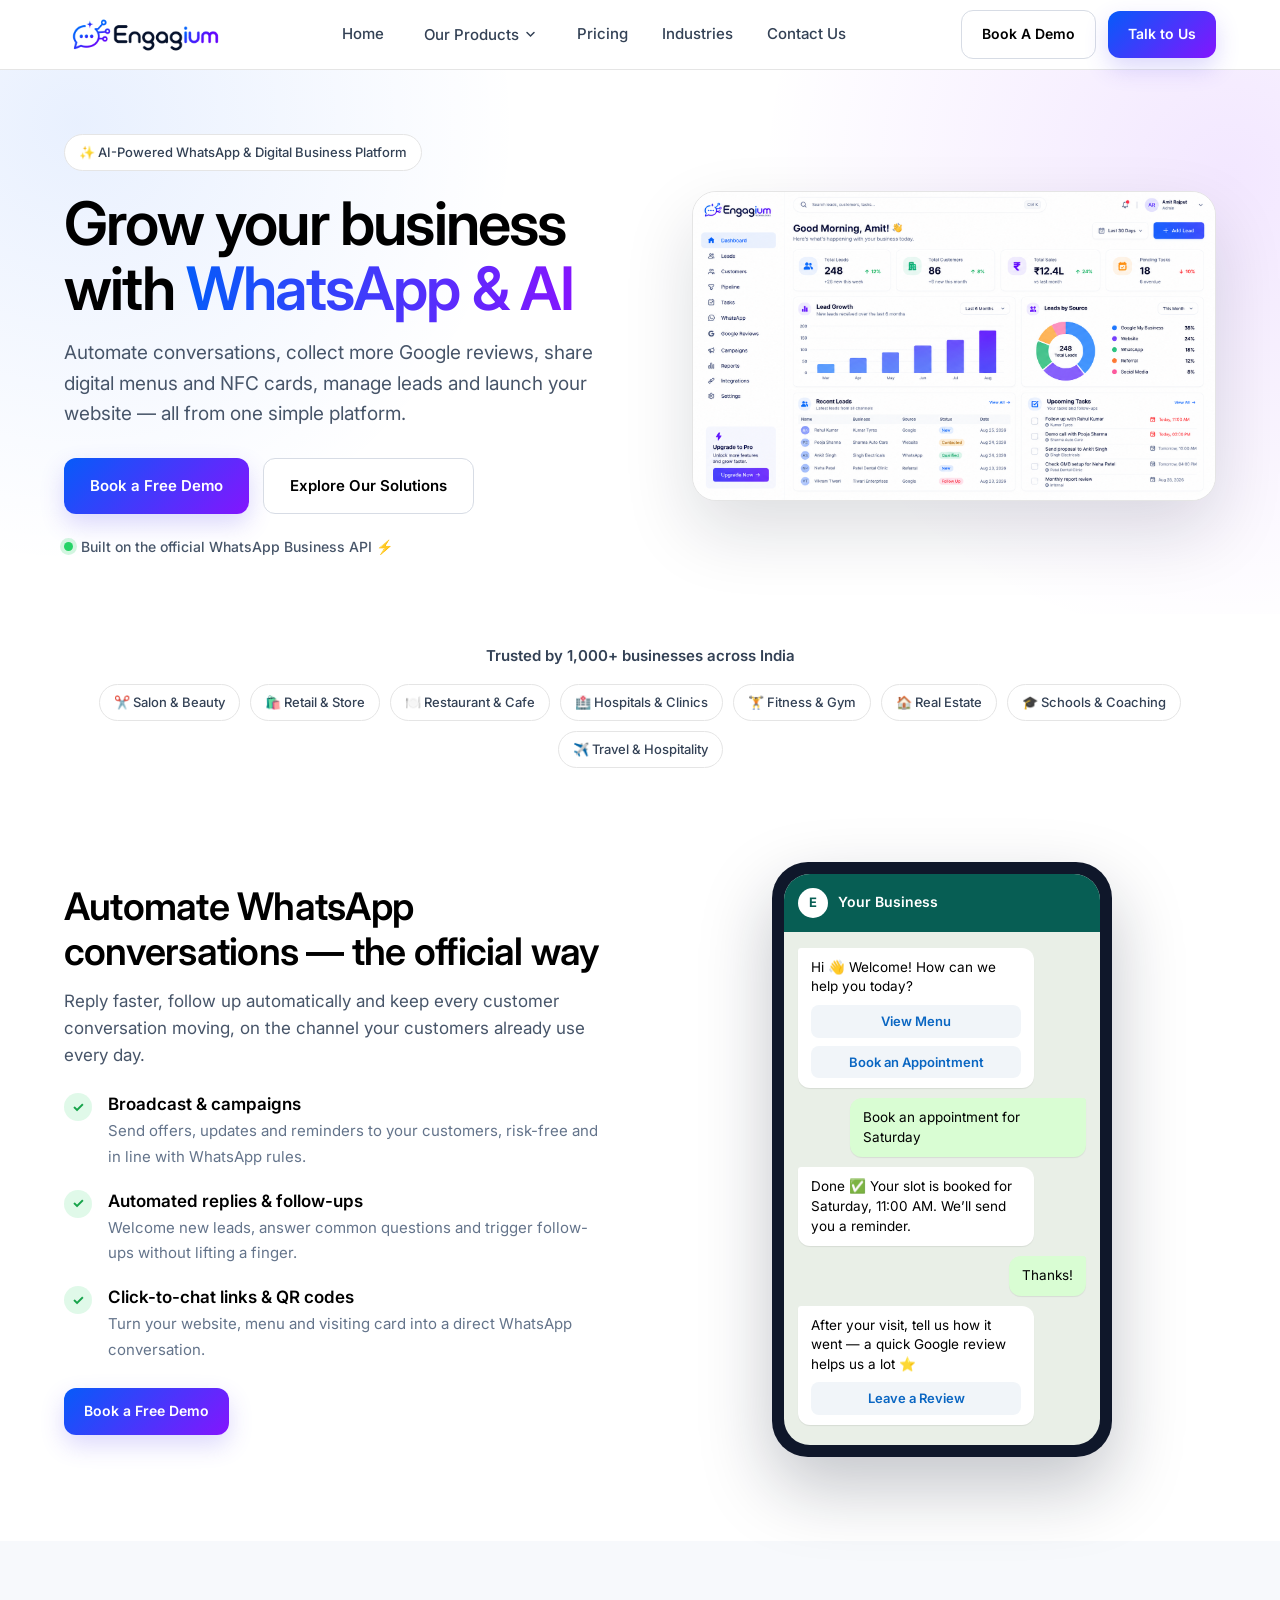
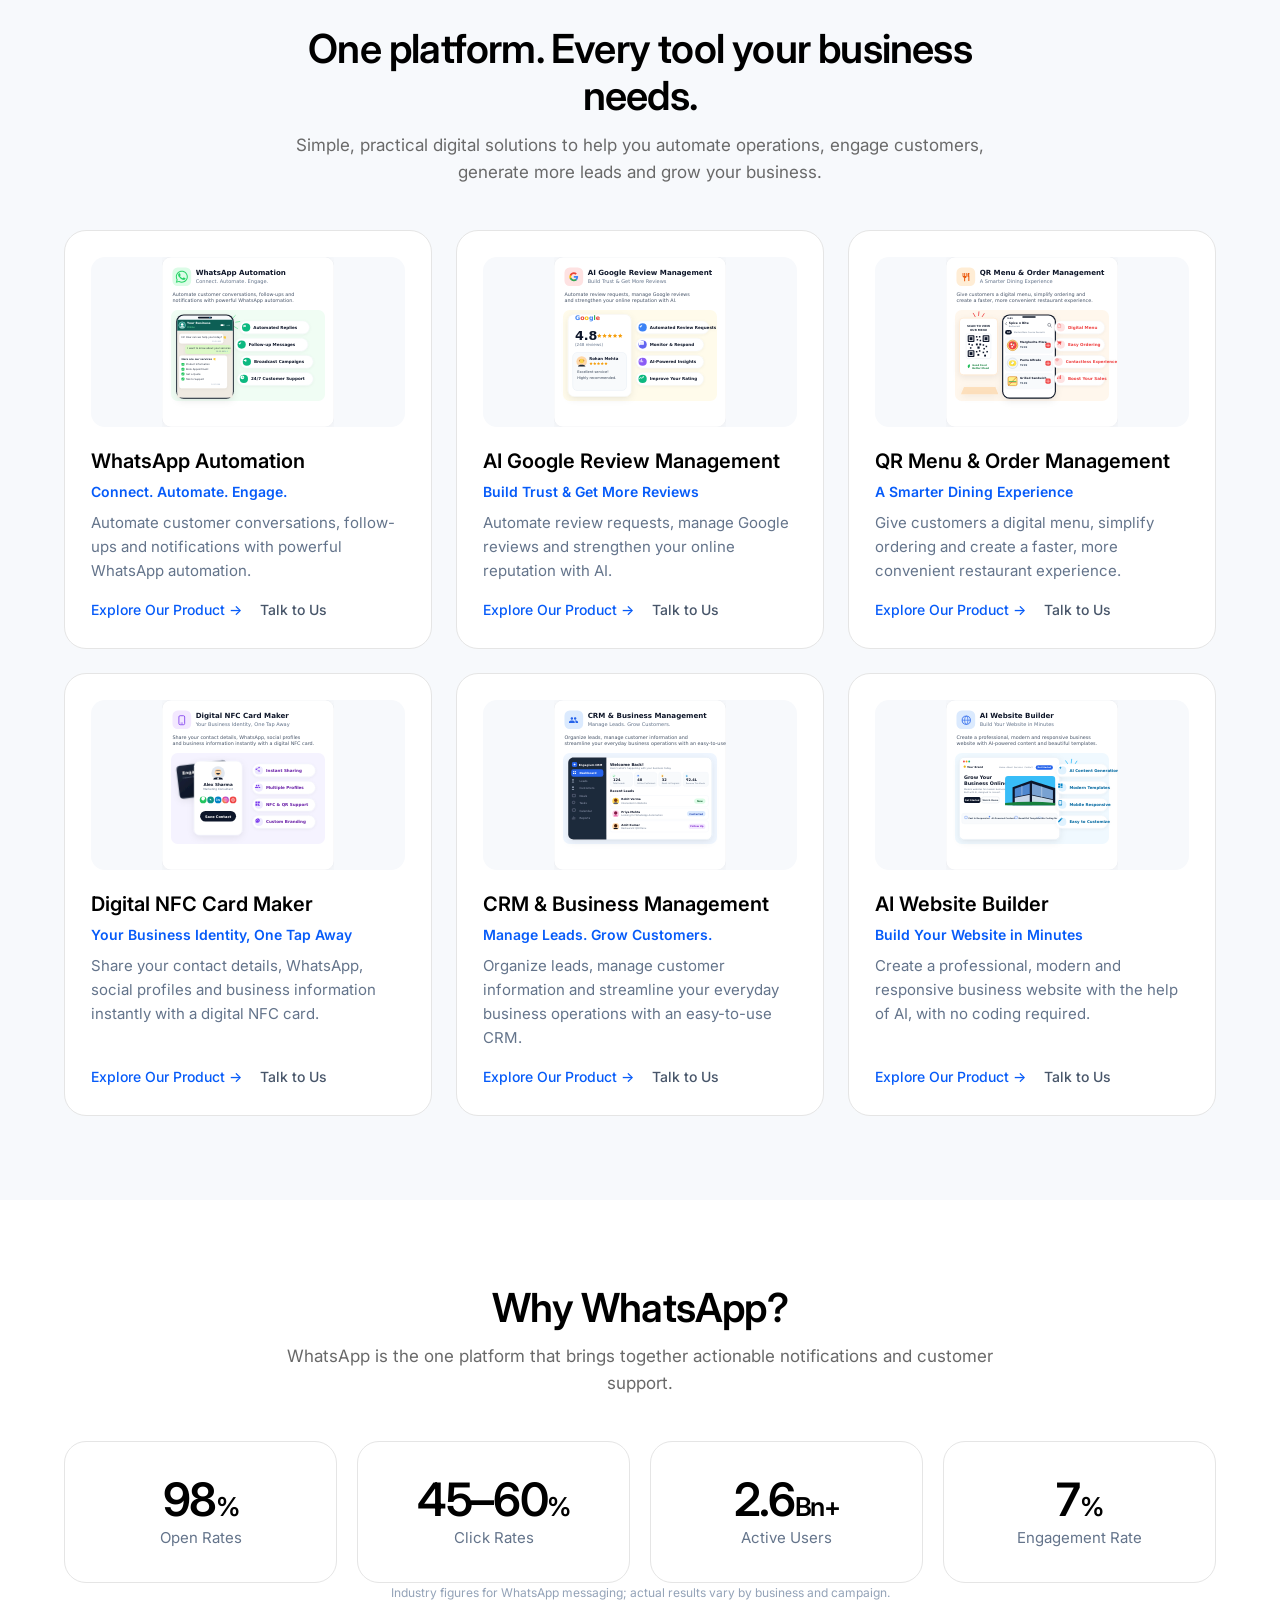
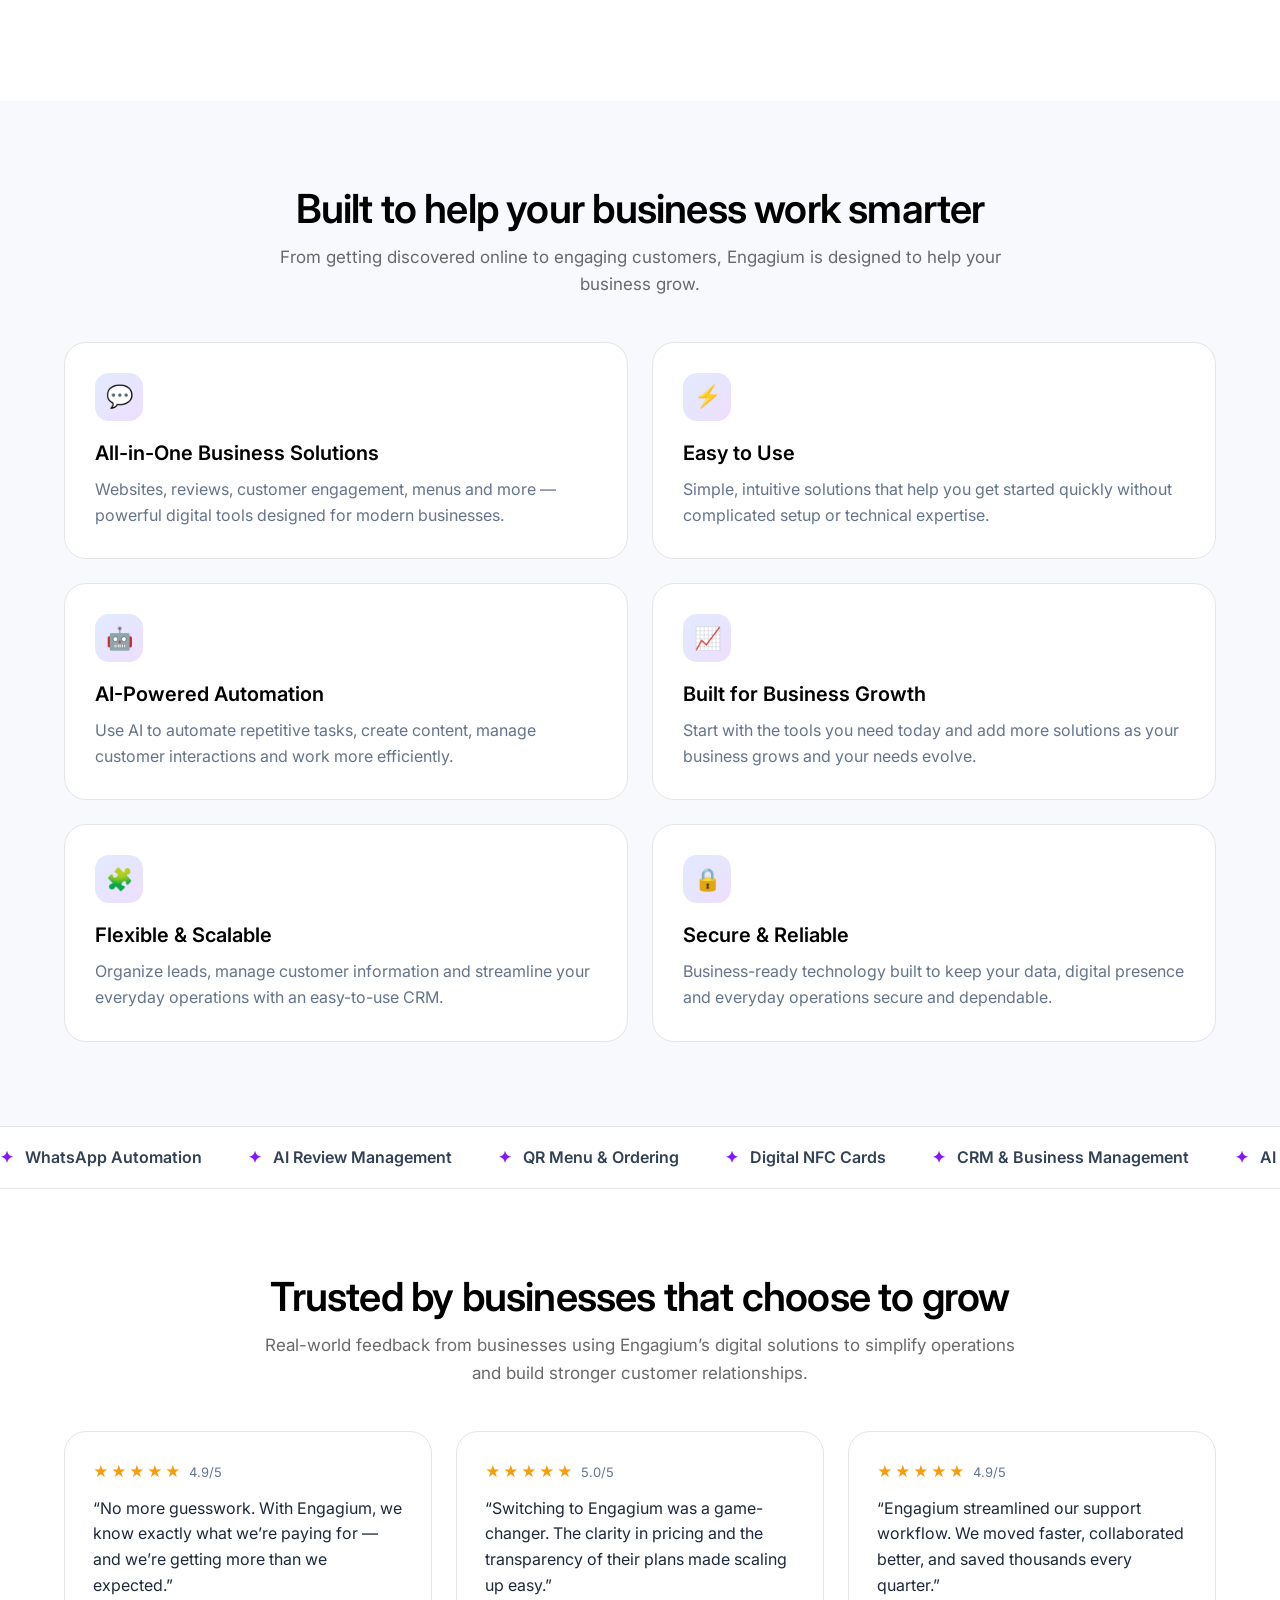
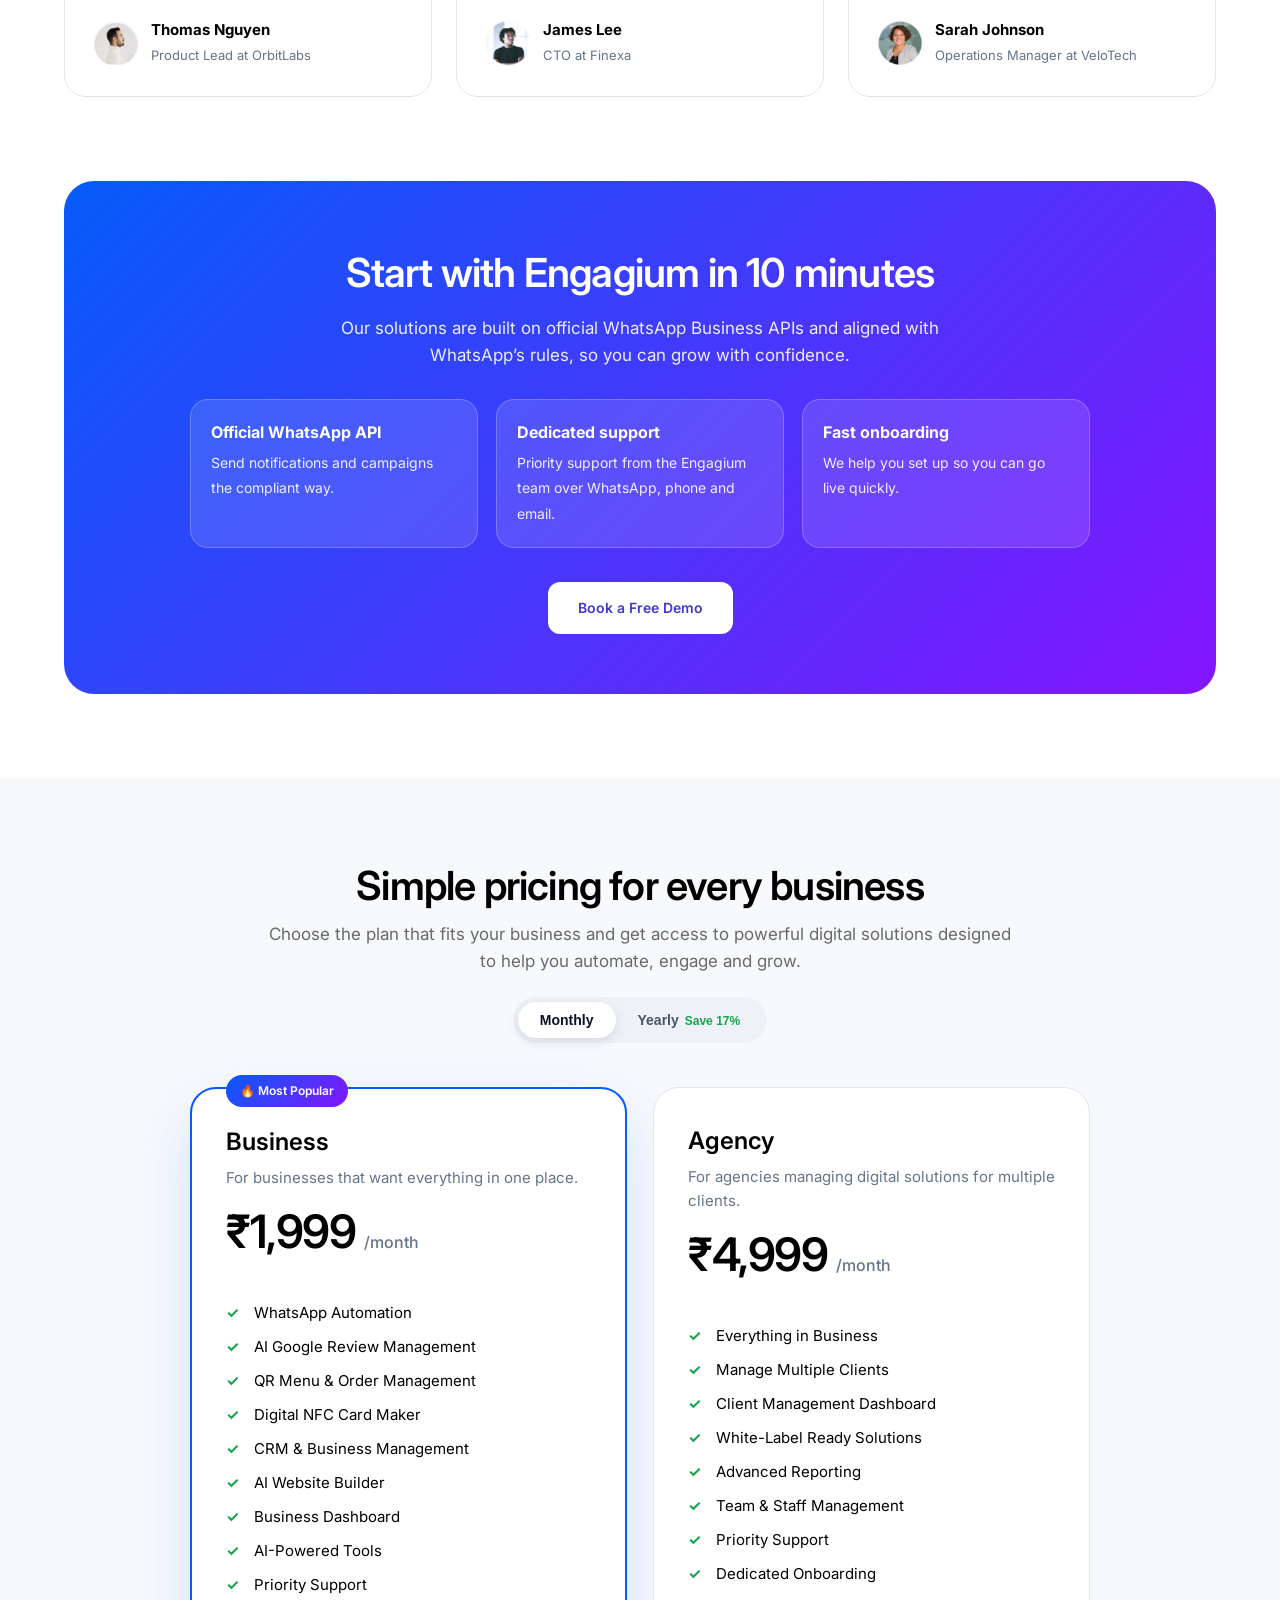
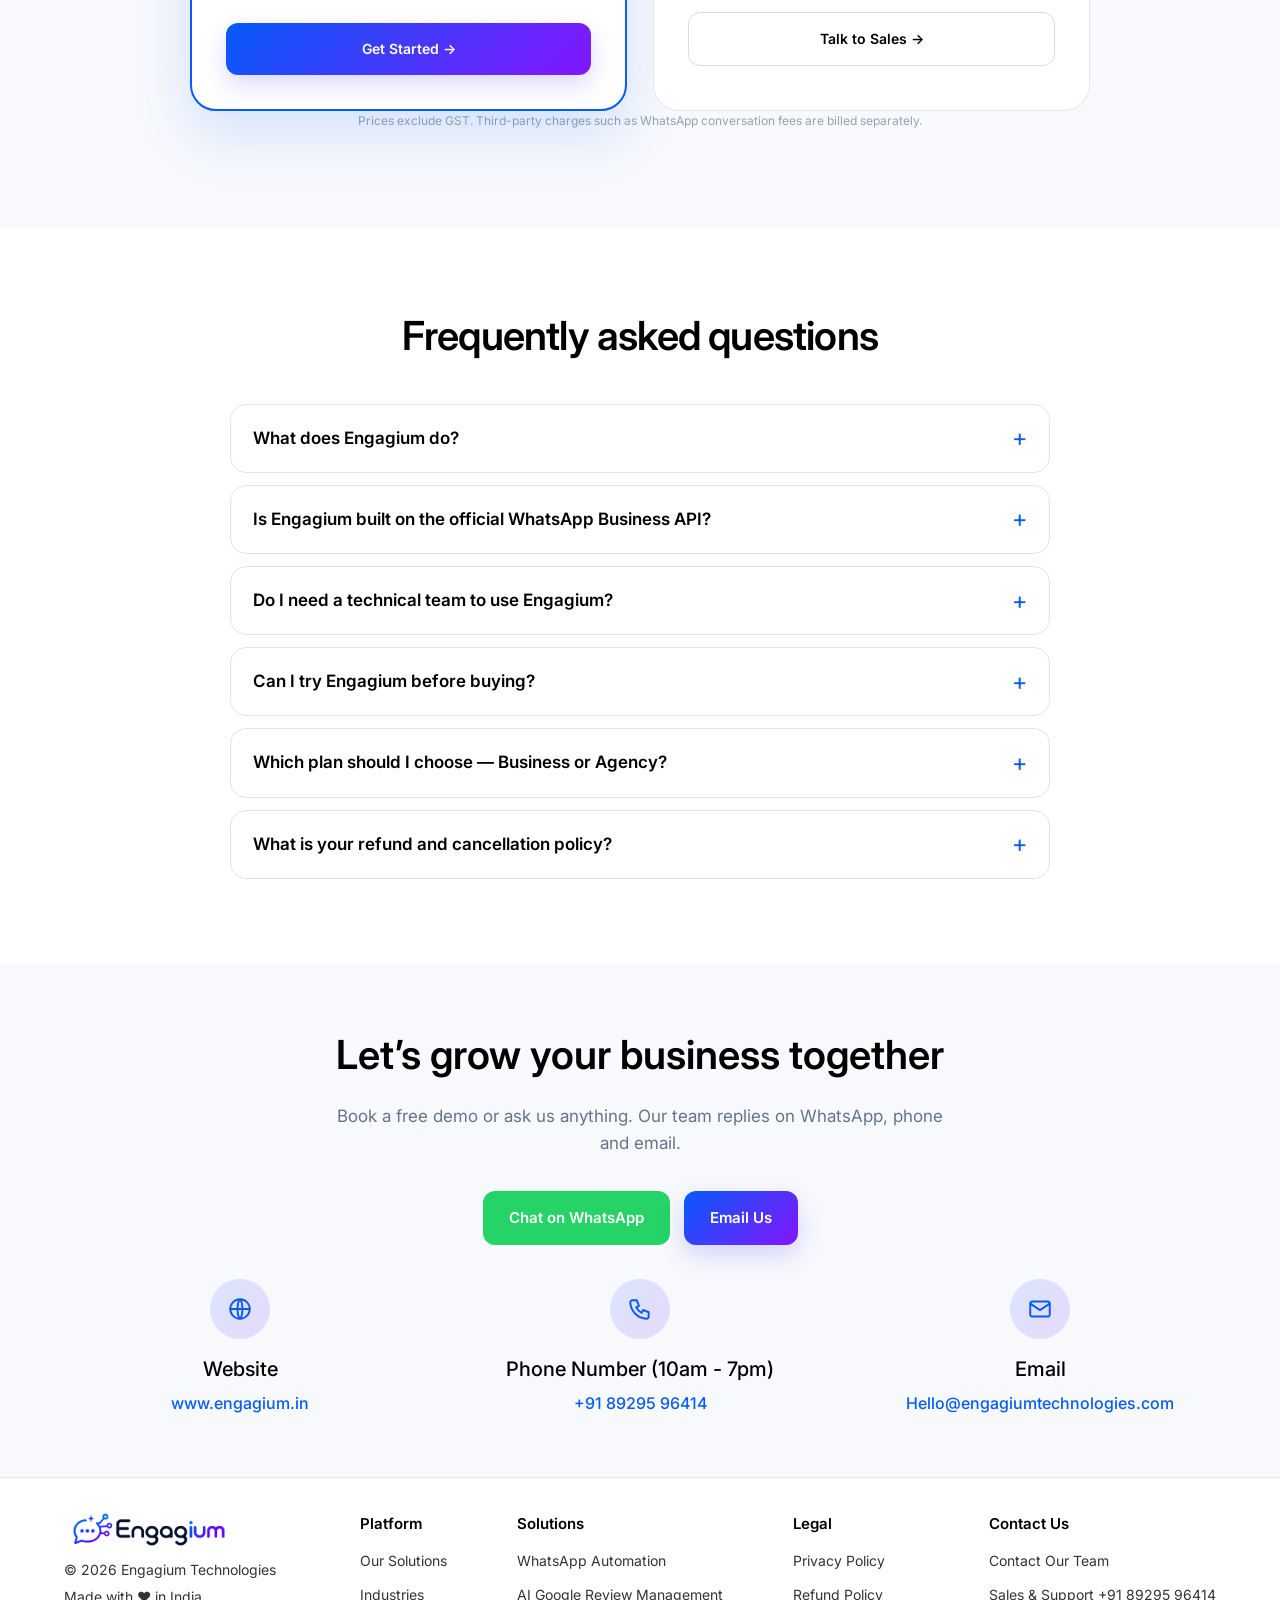
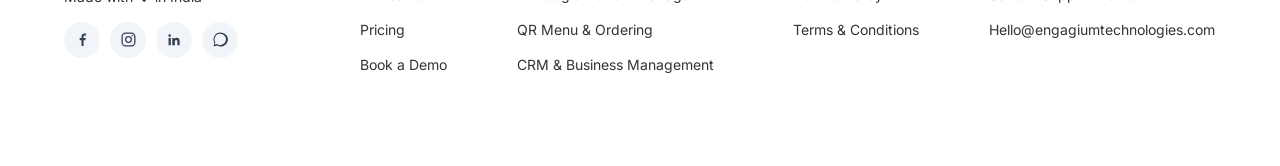
==== index.html @ d549a9cc "Prepare Engagium homepage for GitHub Pages deployment" ====
<!DOCTYPE html><html lang="en"><head><meta charset="utf-8"><meta name="viewport" content="width=device-width, initial-scale=1.0"><title>Engagium Technologies — AI-Powered WhatsApp &amp; Digital Business Solutions</title><meta name="description" content="Automate WhatsApp, collect Google reviews, share QR menus and NFC cards, manage leads and launch your website with AI. One platform by Engagium Technologies."><link rel="icon" href="wp-content/uploads/2025/04/favicon-light.png"><link rel="preconnect" href="https://fonts.googleapis.com"><link rel="preconnect" href="https://fonts.gstatic.com" crossorigin><link href="https://fonts.googleapis.com/css2?family=Inter:wght@400;500;600&display=swap" rel="stylesheet"><link rel="stylesheet" href="legal.css"><link rel="stylesheet" href="home.css"></head><body>
<header><div class="wr nav"><a class="logo" href="index.html"><img src="wp-content/uploads/2025/03/logo.png" alt="Engagium Technologies"></a>
<nav class="menu"><a href="index.html">Home</a><div class="dd"><button type="button">Our Products <svg width="13" height="13" viewBox="0 0 13 13" fill="none"><path d="M3 4.5 6.5 8 10 4.5" stroke="currentColor" stroke-width="1.5" stroke-linecap="round"/></svg></button><div class="dd-box"><div class="dd-in"><a href="index.html#products">WhatsApp Automation</a><a href="index.html#products">AI Google Review Management</a><a href="index.html#products">QR Menu &amp; Order Management</a><a href="index.html#products">Digital NFC Card Maker</a><a href="index.html#products">CRM &amp; Business Management</a><a href="index.html#products">AI Website Builder</a></div></div></div><a href="index.html#pricing">Pricing</a><a href="index.html#industries">Industries</a><a href="index.html#contact">Contact Us</a></nav>
<div class="cta"><a class="btn btn-o" href="index.html#contact">Book A Demo</a><a class="btn btn-g" href="index.html#contact">Talk to Us</a></div>
<button class="burger" aria-label="Menu" onclick="document.getElementById('mm').classList.toggle('open')"><svg width="24" height="24" fill="none" stroke="currentColor" stroke-width="2" viewBox="0 0 24 24"><path d="M4 6h16M4 12h16M4 18h16"/></svg></button></div>
<div class="mm" id="mm"><a href="index.html">Home</a><a href="index.html#products">Our Products</a><a href="index.html#pricing">Pricing</a><a href="index.html#industries">Industries</a><a href="index.html#contact">Contact Us</a></div></header>
<main class="hm">
<section class="hero"><div class="wr hero-g"><div>
<span class="chip">✨ AI-Powered WhatsApp &amp; Digital Business Platform</span>
<h1>Grow your business with <span class="grad">WhatsApp &amp; AI</span></h1>
<p class="sub">Automate conversations, collect more Google reviews, share digital menus and NFC cards, manage leads and launch your website — all from one simple platform.</p>
<div class="btns"><a class="btn btn-g" href="#contact">Book a Free Demo</a><a class="btn btn-o" href="#products">Explore Our Solutions</a></div>
<div class="official"><span class="dot"></span>Built on the official WhatsApp Business API ⚡</div></div>
<div class="hero-img"><img src="engagium-crm-hero.png" alt="Engagium AI-powered business solutions dashboard" width="1200" height="900"></div></div></section>

<section class="strip" id="industries"><div class="wr"><div class="t">Trusted by 1,000+ businesses across India</div><div class="chips"><span class="chip">✂️ Salon &amp; Beauty</span><span class="chip">🛍️ Retail &amp; Store</span><span class="chip">🍽️ Restaurant &amp; Cafe</span><span class="chip">🏥 Hospitals &amp; Clinics</span><span class="chip">🏋️ Fitness &amp; Gym</span><span class="chip">🏠 Real Estate</span><span class="chip">🎓 Schools &amp; Coaching</span><span class="chip">✈️ Travel &amp; Hospitality</span></div></div></section>

<section class="band"><div class="wr split"><div>
<h2>Automate WhatsApp conversations — the official way</h2>
<p>Reply faster, follow up automatically and keep every customer conversation moving, on the channel your customers already use every day.</p>
<div class="feat"><div><b>Broadcast &amp; campaigns</b><span>Send offers, updates and reminders to your customers, risk-free and in line with WhatsApp rules.</span></div><div><b>Automated replies &amp; follow-ups</b><span>Welcome new leads, answer common questions and trigger follow-ups without lifting a finger.</span></div><div><b>Click-to-chat links &amp; QR codes</b><span>Turn your website, menu and visiting card into a direct WhatsApp conversation.</span></div></div>
<a class="btn btn-g" href="#contact">Book a Free Demo</a></div>
<div class="phone"><div class="screen"><div class="wa-top"><i>E</i>Your Business</div>
<div class="bub in">Hi 👋 Welcome! How can we help you today?<span class="btn-q">View Menu</span><span class="btn-q">Book an Appointment</span></div>
<div class="bub out">Book an appointment for Saturday</div>
<div class="bub in">Done ✅ Your slot is booked for Saturday, 11:00 AM. We’ll send you a reminder.</div>
<div class="bub out">Thanks!</div>
<div class="bub in">After your visit, tell us how it went — a quick Google review helps us a lot ⭐<span class="btn-q">Leave a Review</span></div></div></div></div></section>

<section class="band soft" id="products"><div class="wr"><div class="sec-h"><h2>One platform. Every tool your business needs.</h2><p>Simple, practical digital solutions to help you automate operations, engage customers, generate more leads and grow your business.</p></div><div class="pg"><div class="pc"><img src="product-whatsapp.svg" alt="WhatsApp Automation"><h3>WhatsApp Automation</h3><div class="tag">Connect. Automate. Engage.</div><p>Automate customer conversations, follow-ups and notifications with powerful WhatsApp automation.</p><div class="lk"><a href="#contact">Explore Our Product →</a><a href="#contact">Talk to Us</a></div></div><div class="pc"><img src="product-google-review.svg" alt="AI Google Review Management"><h3>AI Google Review Management</h3><div class="tag">Build Trust & Get More Reviews</div><p>Automate review requests, manage Google reviews and strengthen your online reputation with AI.</p><div class="lk"><a href="#contact">Explore Our Product →</a><a href="#contact">Talk to Us</a></div></div><div class="pc"><img src="product-qr-menu.svg" alt="QR Menu &amp; Order Management"><h3>QR Menu &amp; Order Management</h3><div class="tag">A Smarter Dining Experience</div><p>Give customers a digital menu, simplify ordering and create a faster, more convenient restaurant experience.</p><div class="lk"><a href="#contact">Explore Our Product →</a><a href="#contact">Talk to Us</a></div></div><div class="pc"><img src="product-nfc-card.svg" alt="Digital NFC Card Maker"><h3>Digital NFC Card Maker</h3><div class="tag">Your Business Identity, One Tap Away</div><p>Share your contact details, WhatsApp, social profiles and business information instantly with a digital NFC card.</p><div class="lk"><a href="#contact">Explore Our Product →</a><a href="#contact">Talk to Us</a></div></div><div class="pc"><img src="product-crm.svg" alt="CRM &amp; Business Management"><h3>CRM &amp; Business Management</h3><div class="tag">Manage Leads. Grow Customers.</div><p>Organize leads, manage customer information and streamline your everyday business operations with an easy-to-use CRM.</p><div class="lk"><a href="#contact">Explore Our Product →</a><a href="#contact">Talk to Us</a></div></div><div class="pc"><img src="product-website-builder.svg" alt="AI Website Builder"><h3>AI Website Builder</h3><div class="tag">Build Your Website in Minutes</div><p>Create a professional, modern and responsive business website with the help of AI, with no coding required.</p><div class="lk"><a href="#contact">Explore Our Product →</a><a href="#contact">Talk to Us</a></div></div></div></div></section>

<section class="band"><div class="wr"><div class="sec-h"><h2>Why WhatsApp?</h2><p>WhatsApp is the one platform that brings together actionable notifications and customer support.</p></div>
<div class="stats"><div class="st"><b>98<small>%</small></b><span>Open Rates</span></div><div class="st"><b>45–60<small>%</small></b><span>Click Rates</span></div><div class="st"><b>2.6<small>Bn+</small></b><span>Active Users</span></div><div class="st"><b>7<small>%</small></b><span>Engagement Rate</span></div></div>
<p class="note">Industry figures for WhatsApp messaging; actual results vary by business and campaign.</p></div></section>

<section class="band soft"><div class="wr"><div class="sec-h"><h2>Built to help your business work smarter</h2><p>From getting discovered online to engaging customers, Engagium is designed to help your business grow.</p></div>
<div class="ag"><div class="ac"><div class="ic">💬</div><h3>All-in-One Business Solutions</h3><p>Websites, reviews, customer engagement, menus and more — powerful digital tools designed for modern businesses.</p></div>
<div class="ac"><div class="ic">⚡</div><h3>Easy to Use</h3><p>Simple, intuitive solutions that help you get started quickly without complicated setup or technical expertise.</p></div>
<div class="ac"><div class="ic">🤖</div><h3>AI-Powered Automation</h3><p>Use AI to automate repetitive tasks, create content, manage customer interactions and work more efficiently.</p></div>
<div class="ac"><div class="ic">📈</div><h3>Built for Business Growth</h3><p>Start with the tools you need today and add more solutions as your business grows and your needs evolve.</p></div>
<div class="ac"><div class="ic">🧩</div><h3>Flexible &amp; Scalable</h3><p>Organize leads, manage customer information and streamline your everyday operations with an easy-to-use CRM.</p></div>
<div class="ac"><div class="ic">🔒</div><h3>Secure &amp; Reliable</h3><p>Business-ready technology built to keep your data, digital presence and everyday operations secure and dependable.</p></div></div></div></section>

<div class="mq" aria-hidden="true"><div class="mq-t"><span>WhatsApp Automation</span><span>AI Review Management</span><span>QR Menu &amp; Ordering</span><span>Digital NFC Cards</span><span>CRM &amp; Business Management</span><span>AI Website Builder</span><span>Business Dashboard</span><span>Priority Support</span><span>WhatsApp Automation</span><span>AI Review Management</span><span>QR Menu &amp; Ordering</span><span>Digital NFC Cards</span><span>CRM &amp; Business Management</span><span>AI Website Builder</span><span>Business Dashboard</span><span>Priority Support</span></div></div>

<section class="band" id="testimonials"><div class="wr"><div class="sec-h"><h2>Trusted by businesses that choose to grow</h2><p>Real-world feedback from businesses using Engagium’s digital solutions to simplify operations and build stronger customer relationships.</p></div><div class="tg"><div class="tc"><div class="stars">★★★★★ <span style="color:#64748b;letter-spacing:0;font-size:13px">4.9/5</span></div><q>“No more guesswork. With Engagium, we know exactly what we’re paying for — and we’re getting more than we expected.”</q><div class="who"><img src="thomas.png" alt="Thomas Nguyen"><div><b>Thomas Nguyen</b><span>Product Lead at OrbitLabs</span></div></div></div><div class="tc"><div class="stars">★★★★★ <span style="color:#64748b;letter-spacing:0;font-size:13px">5.0/5</span></div><q>“Switching to Engagium was a game-changer. The clarity in pricing and the transparency of their plans made scaling up easy.”</q><div class="who"><img src="james.png" alt="James Lee"><div><b>James Lee</b><span>CTO at Finexa</span></div></div></div><div class="tc"><div class="stars">★★★★★ <span style="color:#64748b;letter-spacing:0;font-size:13px">4.9/5</span></div><q>“Engagium streamlined our support workflow. We moved faster, collaborated better, and saved thousands every quarter.”</q><div class="who"><img src="sarah.png" alt="Sarah Johnson"><div><b>Sarah Johnson</b><span>Operations Manager at VeloTech</span></div></div></div></div></div></section>

<section class="band" style="padding-top:0"><div class="wr"><div class="cta-b"><h2>Start with Engagium in 10 minutes</h2><p>Our solutions are built on official WhatsApp Business APIs and aligned with WhatsApp’s rules, so you can grow with confidence.</p>
<div class="cb3"><div><b>Official WhatsApp API</b><span>Send notifications and campaigns the compliant way.</span></div><div><b>Dedicated support</b><span>Priority support from the Engagium team over WhatsApp, phone and email.</span></div><div><b>Fast onboarding</b><span>We help you set up so you can go live quickly.</span></div></div>
<a class="btn btn-w" href="#contact" style="padding:15px 30px">Book a Free Demo</a></div></div></section>

<section class="band soft" id="pricing"><div class="wr"><div class="sec-h"><h2>Simple pricing for every business</h2><p>Choose the plan that fits your business and get access to powerful digital solutions designed to help you automate, engage and grow.</p>
<div class="tog" role="group" aria-label="Billing period"><button class="on" data-p="m">Monthly</button><button data-p="y">Yearly<em>Save 17%</em></button></div></div>
<div class="plans"><div class="plan pop"><span class="badge">🔥 Most Popular</span><h3>Business</h3><div class="d">For businesses that want everything in one place.</div>
<div class="price"><span class="pv" data-m="₹1,999" data-y="₹19,990">₹1,999</span> <small class="pu">/month</small></div><div class="yr" data-m="" data-y="That’s about ₹1,666/month"></div>
<ul><li>WhatsApp Automation</li><li>AI Google Review Management</li><li>QR Menu &amp; Order Management</li><li>Digital NFC Card Maker</li><li>CRM &amp; Business Management</li><li>AI Website Builder</li><li>Business Dashboard</li><li>AI-Powered Tools</li><li>Priority Support</li></ul><a class="btn btn-g" href="#contact">Get Started →</a></div>
<div class="plan"><h3>Agency</h3><div class="d">For agencies managing digital solutions for multiple clients.</div>
<div class="price"><span class="pv" data-m="₹4,999" data-y="₹49,990">₹4,999</span> <small class="pu">/month</small></div><div class="yr" data-m="" data-y="That’s about ₹4,166/month"></div>
<ul><li>Everything in Business</li><li>Manage Multiple Clients</li><li>Client Management Dashboard</li><li>White-Label Ready Solutions</li><li>Advanced Reporting</li><li>Team &amp; Staff Management</li><li>Priority Support</li><li>Dedicated Onboarding</li></ul><a class="btn btn-o" href="#contact">Talk to Sales →</a></div></div>
<p class="note">Prices exclude GST. Third-party charges such as WhatsApp conversation fees are billed separately.</p></div></section>

<section class="band" id="faq"><div class="wr"><div class="sec-h"><h2>Frequently asked questions</h2></div><div class="faq"><details><summary>What does Engagium do?</summary><p>Engagium provides businesses with digital tools they can use to automate WhatsApp conversations, collect and manage Google reviews, share digital menus and NFC cards, manage leads in a CRM and launch a website with AI — all from one platform.</p></details><details><summary>Is Engagium built on the official WhatsApp Business API?</summary><p>Yes. Our WhatsApp solutions run on the official WhatsApp Business Platform provided by Meta, in line with WhatsApp’s policies, so your business messaging stays compliant.</p></details><details><summary>Do I need a technical team to use Engagium?</summary><p>No. Our tools are designed to be simple and easy to start with, with no complicated setup or technical expertise needed. Our team also helps with onboarding.</p></details><details><summary>Can I try Engagium before buying?</summary><p>Yes. Book a free demo and our team will walk you through the platform, answer your questions and help you pick the right plan for your business.</p></details><details><summary>Which plan should I choose — Business or Agency?</summary><p>The Business plan gives you every solution in one place for your own business. The Agency plan is built for agencies who manage digital solutions for multiple clients, with a client dashboard, team management and white-label ready solutions.</p></details><details><summary>What is your refund and cancellation policy?</summary><p>You can cancel any time and the cancellation takes effect at the end of the current billing cycle. Please read our <a href="refund-policy.html">Refund Policy</a> and <a href="terms-and-conditions.html">Terms &amp; Conditions</a> for full details.</p></details></div></div></section>

<section class="contact" id="contact" style="background:#f7f9fc"><div class="wr"><h2>Let’s grow your business together</h2><p style="color:#64748b;max-width:620px;margin:-20px auto 34px;font-size:17px">Book a free demo or ask us anything. Our team replies on WhatsApp, phone and email.</p>
<div class="btns" style="justify-content:center"><a class="btn wa-btn" href="https://wa.me/918929596414?text=Hi%20Engagium%2C%20I%27d%20like%20to%20book%20a%20demo" target="_blank" rel="noopener">Chat on WhatsApp</a><a class="btn btn-g" href="mailto:Hello@engagiumtechnologies.com?subject=Book%20a%20Demo">Email Us</a></div>
<div class="cgrid" style="margin-top:34px"><div class="ci"><div class="ic"><svg width="26" height="26" viewBox="0 0 24 24" fill="none" stroke="currentColor" stroke-width="1.8"><circle cx="12" cy="12" r="9"/><path d="M3 12h18M12 3c3 3 3 15 0 18M12 3c-3 3-3 15 0 18"/></svg></div><h3>Website</h3><p><a href="https://www.engagium.in">www.engagium.in</a></p></div><div class="ci"><div class="ic"><svg width="26" height="26" viewBox="0 0 24 24" fill="none" stroke="currentColor" stroke-width="1.8"><path d="M5 4h4l2 5-2.5 1.5a11 11 0 0 0 5 5L15 13l5 2v4a2 2 0 0 1-2 2A16 16 0 0 1 3 6a2 2 0 0 1 2-2Z"/></svg></div><h3>Phone Number (10am - 7pm)</h3><p><a href="tel:+918929596414">+91 89295 96414</a></p></div><div class="ci"><div class="ic"><svg width="26" height="26" viewBox="0 0 24 24" fill="none" stroke="currentColor" stroke-width="1.8"><rect x="3" y="5" width="18" height="14" rx="2"/><path d="m3 7 9 6 9-6"/></svg></div><h3>Email</h3><p><a href="mailto:Hello@engagiumtechnologies.com">Hello@engagiumtechnologies.com</a></p></div></div></div></section>
</main>
<footer><div class="wr"><div class="fgrid"><div class="fbrand"><img src="wp-content/uploads/2025/03/logo.png" alt="Engagium Technologies"><p>© 2026 Engagium Technologies</p><p>Made with ♥️ in India</p>
<div class="soc"><a href="https://www.facebook.com/" target="_blank" rel="noopener" aria-label="Facebook"><svg width="17" height="17" viewBox="0 0 24 24" fill="currentColor"><path d="M13.5 21v-8h2.7l.4-3h-3.1V8.1c0-.9.3-1.6 1.7-1.6h1.8V3.8c-.3 0-1.3-.1-2.4-.1-2.4 0-4 1.5-4 4.1V10H8v3h2.6v8h2.9Z"/></svg></a><a href="https://www.instagram.com/" target="_blank" rel="noopener" aria-label="Instagram"><svg width="17" height="17" viewBox="0 0 24 24" fill="none" stroke="currentColor" stroke-width="1.8"><rect x="3" y="3" width="18" height="18" rx="5"/><circle cx="12" cy="12" r="4"/><circle cx="17.5" cy="6.5" r="1" fill="currentColor" stroke="none"/></svg></a><a href="https://www.linkedin.com/" target="_blank" rel="noopener" aria-label="LinkedIn"><svg width="17" height="17" viewBox="0 0 24 24" fill="currentColor"><path d="M5.2 8.3A1.8 1.8 0 1 1 5.2 4.7a1.8 1.8 0 0 1 0 3.6ZM3.6 9.8h3.2V20H3.6V9.8Zm5.2 0h3.1v1.4h.1c.4-.8 1.5-1.7 3.2-1.7 3.4 0 4 2.2 4 5.1V20H16v-4.8c0-1.1 0-2.6-1.6-2.6s-1.9 1.2-1.9 2.5V20H8.8V9.8Z"/></svg></a><a href="https://wa.me/918929596414" target="_blank" rel="noopener" aria-label="WhatsApp"><svg width="17" height="17" viewBox="0 0 24 24" fill="currentColor"><path d="M12 2a9.8 9.8 0 0 0-8.5 14.8L2 22l5.4-1.4A10 10 0 1 0 12 2Zm0 17.8c-1.6 0-3.2-.4-4.5-1.2l-.3-.2-3.2.8.9-3.1-.2-.3A8 8 0 1 1 12 19.8Z"/></svg></a></div></div>
<div class="fcols"><div><h4>Platform</h4><ul><li><a href="index.html#products">Our Solutions</a></li><li><a href="index.html#industries">Industries</a></li><li><a href="index.html#pricing">Pricing</a></li><li><a href="index.html#contact">Book a Demo</a></li></ul></div>
<div><h4>Solutions</h4><ul><li><a href="index.html#products">WhatsApp Automation</a></li><li><a href="index.html#products">AI Google Review Management</a></li><li><a href="index.html#products">QR Menu &amp; Ordering</a></li><li><a href="index.html#products">CRM &amp; Business Management</a></li></ul></div>
<div><h4>Legal</h4><ul><li><a href="privacy-policy.html">Privacy Policy</a></li><li><a href="refund-policy.html">Refund Policy</a></li><li><a href="terms-and-conditions.html">Terms &amp; Conditions</a></li></ul></div>
<div><h4>Contact Us</h4><ul><li><a href="index.html#contact">Contact Our Team</a></li><li><a href="tel:+918929596414">Sales &amp; Support +91 89295 96414</a></li><li><a href="mailto:Hello@engagiumtechnologies.com">Hello@engagiumtechnologies.com</a></li></ul></div></div></div></div></footer>
<script>
(function(){var b=document.querySelectorAll('.tog button');b.forEach(function(x){x.addEventListener('click',function(){var p=x.dataset.p;b.forEach(function(y){y.classList.toggle('on',y===x)});document.querySelectorAll('.pv').forEach(function(e){e.textContent=e.dataset[p]});document.querySelectorAll('.pu').forEach(function(e){e.textContent=p==='m'?'/month':'/year'});document.querySelectorAll('.yr').forEach(function(e){e.textContent=e.dataset[p]})})})})();
</script></body></html>
---- legal.css ----
:root{--accent:#065BF9;--accent2:#8415FE;--ink:#0b1224;--muted:#696969;--line:#e5e5e5}
*{box-sizing:border-box}html{scroll-behavior:smooth}
body{margin:0;font-family:'Inter',-apple-system,BlinkMacSystemFont,'Segoe UI',Helvetica,Arial,sans-serif;font-size:16px;line-height:1.6;color:#000;background:#fff;overflow-wrap:anywhere}
a{color:inherit;text-decoration:none}img{max-width:100%;display:block}
.wr{max-width:1200px;margin:0 auto;padding:0 24px}
/* header */
header{position:fixed;top:0;left:0;right:0;height:70px;z-index:99;background:#fff;border-bottom:1px solid var(--line)}
.nav{height:100%;display:flex;align-items:center;justify-content:space-between}
.logo img{height:34px;width:auto}
.menu{display:flex;gap:34px;font-size:15px;font-weight:500;color:#334155}.menu a:hover,.dd>button:hover{color:var(--accent)}
.dd{position:relative}.dd>button{border:0;background:none;font:inherit;color:inherit;cursor:pointer;display:flex;gap:5px;align-items:center}
.dd-box{position:absolute;top:100%;left:50%;transform:translateX(-50%);padding-top:14px;opacity:0;pointer-events:none;transition:.2s}
.dd:hover .dd-box{opacity:1;pointer-events:auto}
.dd-in{background:#fff;border:1px solid var(--line);border-radius:14px;padding:8px;min-width:260px;box-shadow:0 20px 50px rgba(15,23,42,.12)}
.dd-in a{display:block;padding:10px 12px;border-radius:10px;font-size:14px}.dd-in a:hover{background:#f2f6ff;color:var(--accent)}
.cta{display:flex;gap:12px;align-items:center}
.btn{display:inline-flex;align-items:center;justify-content:center;border-radius:12px;padding:12px 20px;font-size:14px;font-weight:600;transition:.2s}
.btn:hover{transform:translateY(-1px)}
.btn-o{border:1px solid #d7dce5;background:#fff}.btn-g{color:#fff;background:linear-gradient(135deg,var(--accent),var(--accent2));box-shadow:0 10px 24px rgba(78,58,240,.2)}
.burger{display:none;border:0;background:none}.mm{display:none;position:absolute;top:70px;left:0;right:0;background:#fff;border-bottom:1px solid var(--line);padding:12px 24px}.mm a{display:block;padding:10px 0;font-weight:500}.mm.open{display:block}
/* content */
main{padding-top:70px}
.sec{padding:50px 0 0}
h1{font-size:48px;line-height:1.15;font-weight:600;margin:0 0 6px}
.upd{margin:0 0 24px;color:var(--muted)}
h2{font-size:22px;font-weight:600;margin:38px 0 10px}
h3.sub{font-size:18px;font-weight:600;margin:24px 0 8px}
p{margin:0 0 14px}ul{margin:0 0 14px;padding-left:24px}li{margin-bottom:6px}
.short{color:#333}
.box{background:#f7f7f7;border:1px solid var(--line);border-radius:10px;padding:18px 22px;margin:18px 0}
.lnk,main a:not(.btn){color:var(--accent);font-weight:500}.lnk:hover,main a:not(.btn):hover{text-decoration:underline}
table{border-collapse:collapse;width:100%;margin:12px 0 18px;font-size:14px}th,td{border:1px solid var(--line);padding:10px 12px;text-align:left;vertical-align:top}th{background:#f7f7f7;font-weight:600}
.table-wrap{overflow-x:auto}
.toc{columns:2;column-gap:40px;padding-left:20px}.toc li{break-inside:avoid}
/* contact */
.contact{padding:60px 0;text-align:center}
.contact h2{font-size:40px;font-weight:600;margin:0 0 36px}
.cgrid{display:grid;grid-template-columns:repeat(auto-fit,minmax(260px,1fr));gap:3em}
.ci{display:flex;flex-direction:column;align-items:center}.ci .ic{width:60px;height:60px;border-radius:50%;display:grid;place-items:center;background:linear-gradient(135deg,rgba(6,91,249,.12),rgba(132,21,254,.14));color:var(--accent);margin-bottom:14px}
.ci h3{font-size:20px;font-weight:500;margin:0 0 6px}.ci p{margin:0;color:#333}
/* footer */
footer{border-top:1px solid var(--line);padding:34px 0 80px}
.fgrid{display:flex;justify-content:space-between;gap:40px;flex-wrap:wrap}
.fbrand img{width:170px;height:auto;margin-bottom:12px}.fbrand p{margin:0 0 4px;font-size:14px;color:#333}
.soc{display:flex;gap:10px;margin-top:14px}.soc a{width:36px;height:36px;border-radius:50%;display:grid;place-items:center;background:#f1f5f9;color:#334155}.soc a:hover{background:#0f172a;color:#fff}
.fcols{display:flex;gap:70px;flex-wrap:wrap}.fcols h4{margin:0 0 12px;font-size:15px;font-weight:600}.fcols ul{list-style:none;margin:0;padding:0}.fcols li{margin-bottom:9px}.fcols a{font-size:14px;color:#333}.fcols a:hover{color:var(--accent)}
@media(max-width:860px){.menu,.cta{display:none}.burger{display:block}h1{font-size:34px}.toc{columns:1}.contact h2{font-size:30px}}
---- home.css ----
.hm{padding-top:70px}
.hm h1,.hm h2,.hm h3,.hm p{margin-top:0}
.sec-h{text-align:center;max-width:760px;margin:0 auto 44px}
.sec-h h2{font-size:40px;line-height:1.18;font-weight:600;margin:0 0 12px;letter-spacing:-.02em}.sec-h p{color:var(--muted);font-size:17px;margin:0}
.band{padding:84px 0}.band.soft{background:#f7f9fc}
.chip{display:inline-flex;align-items:center;gap:8px;border:1px solid var(--line);background:#fff;border-radius:999px;padding:7px 14px;font-size:13px;font-weight:500;color:#334155}
/* hero */
.hero{padding:64px 0 56px;background:radial-gradient(circle at 6% 10%,rgba(6,91,249,.09),transparent 34%),radial-gradient(circle at 96% 20%,rgba(132,21,254,.10),transparent 36%),#fff}
.hero-g{display:grid;grid-template-columns:1.05fr .95fr;gap:48px;align-items:center}
.hero h1{font-size:60px;line-height:1.08;font-weight:600;letter-spacing:-.03em;margin:20px 0 18px}
.grad{background:linear-gradient(90deg,var(--accent),var(--accent2));-webkit-background-clip:text;background-clip:text;color:transparent}
.hero p.sub{font-size:19px;color:#475569;max-width:560px;margin:0 0 28px}
.btns{display:flex;gap:14px;flex-wrap:wrap;margin-bottom:22px}.btns .btn{padding:15px 26px;font-size:15px}
.official{display:flex;align-items:center;gap:8px;font-size:14px;color:#475569;font-weight:500}.dot{width:9px;height:9px;border-radius:50%;background:#25D366;box-shadow:0 0 0 4px rgba(37,211,102,.2)}
.hero-img{border-radius:24px;border:1px solid var(--line);box-shadow:0 30px 70px rgba(15,23,42,.14);overflow:hidden;background:#fff}
.hero-img img{width:100%;height:auto}
/* strip */
.strip{padding:30px 0 10px;text-align:center}.strip .t{font-size:15px;font-weight:600;color:#334155;margin-bottom:16px}.chips{display:flex;gap:10px;justify-content:center;flex-wrap:wrap}
/* feature split */
.split{display:grid;grid-template-columns:1fr 1fr;gap:56px;align-items:center}
.split h2{font-size:38px;line-height:1.18;font-weight:600;margin:0 0 14px;letter-spacing:-.02em}.split>div>p{color:#475569;font-size:17px;margin:0 0 22px}
.feat{display:grid;gap:18px;margin-bottom:26px}.feat div{padding-left:44px;position:relative}
.feat div::before{content:"✓";position:absolute;left:0;top:2px;width:28px;height:28px;border-radius:50%;background:rgba(37,211,102,.14);color:#16a34a;display:grid;place-items:center;font-weight:700;font-size:14px}
.feat b{display:block;font-size:17px;font-weight:600}.feat span{color:#64748b;font-size:15px}
.phone{max-width:340px;margin:auto;background:#0f172a;border-radius:36px;padding:12px;box-shadow:0 30px 70px rgba(15,23,42,.25)}
.screen{background:#e9efe7;border-radius:26px;padding:16px 14px 20px;min-height:430px;display:flex;flex-direction:column;gap:10px}
.wa-top{display:flex;align-items:center;gap:10px;background:#075E54;color:#fff;margin:-16px -14px 6px;padding:14px;border-radius:26px 26px 0 0;font-size:14px;font-weight:600}.wa-top i{width:30px;height:30px;border-radius:50%;background:#fff;display:grid;place-items:center;color:#075E54;font-style:normal;font-size:13px;font-weight:700}
.bub{max-width:82%;padding:10px 13px;border-radius:12px;font-size:13.5px;line-height:1.45;box-shadow:0 1px 1px rgba(0,0,0,.08)}
.bub.in{background:#fff;border-top-left-radius:3px}.bub.out{background:#d9fdd3;align-self:flex-end;border-top-right-radius:3px}
.bub .btn-q{display:block;margin-top:8px;text-align:center;background:#f1f5f9;color:#0a66c2;border-radius:8px;padding:7px;font-weight:600;font-size:13px}
/* product cards */
.pg{display:grid;grid-template-columns:repeat(3,1fr);gap:24px}
.pc{background:#fff;border:1px solid var(--line);border-radius:22px;padding:26px;display:flex;flex-direction:column;transition:.2s}.pc:hover{box-shadow:0 18px 44px rgba(15,23,42,.1);transform:translateY(-3px)}
.pc img{width:100%;height:170px;object-fit:contain;margin-bottom:18px;background:#f7f9fc;border-radius:14px}
.pc h3{font-size:20px;font-weight:600;margin:0 0 4px}.pc .tag{font-size:14px;font-weight:600;color:var(--accent);margin-bottom:8px}.pc p{color:#64748b;font-size:15px;flex:1;margin:0 0 16px}
.pc .lk{display:flex;gap:18px;font-size:14px;font-weight:600}.pc .lk a{color:var(--accent)}.pc .lk a:last-child{color:#475569}
/* stats */
.stats{display:grid;grid-template-columns:repeat(4,1fr);gap:20px}.st{background:#fff;border:1px solid var(--line);border-radius:22px;padding:32px 20px;text-align:center}
.st b{display:block;font-size:46px;font-weight:600;letter-spacing:-.03em;line-height:1.1}.st b small{font-size:26px}.st span{color:#64748b;font-size:15px}
.note{text-align:center;font-size:12px;color:#94a3b8;margin-top:18px}
/* advanced */
.ag{display:grid;grid-template-columns:repeat(2,1fr);gap:24px}.ac{border:1px solid var(--line);border-radius:22px;padding:30px;background:#fff}
.ac .ic{width:48px;height:48px;border-radius:14px;display:grid;place-items:center;background:linear-gradient(135deg,rgba(6,91,249,.12),rgba(132,21,254,.14));margin-bottom:16px;font-size:22px}
.ac h3{font-size:20px;font-weight:600;margin:0 0 8px}.ac p{color:#64748b;margin:0}
/* marquee */
.mq{overflow:hidden;border-top:1px solid var(--line);border-bottom:1px solid var(--line);background:#fff;padding:18px 0}
.mq-t{display:flex;gap:46px;width:max-content;animation:mq 34s linear infinite;font-weight:600;color:#334155;font-size:16px}.mq-t span::before{content:"✦";color:var(--accent2);margin-right:12px}
@keyframes mq{to{transform:translateX(-50%)}}
@media(prefers-reduced-motion:reduce){.mq-t{animation:none}}
/* testimonials */
.tg{display:grid;grid-template-columns:repeat(3,1fr);gap:24px}.tc{border:1px solid var(--line);border-radius:22px;padding:28px;background:#fff;display:flex;flex-direction:column}
.stars{color:#f59e0b;letter-spacing:2px;margin-bottom:12px;font-size:15px}.tc q{quotes:none;font-size:16px;color:#1e293b;flex:1;margin-bottom:20px}
.who{display:flex;align-items:center;gap:12px}.who img{width:46px;height:46px;border-radius:50%;object-fit:cover}.who b{display:block;font-size:15px}.who span{font-size:13px;color:#64748b}
/* cta band */
.cta-b{background:linear-gradient(135deg,#065BF9,#8415FE);color:#fff;border-radius:30px;padding:60px 48px;text-align:center}
.cta-b h2{font-size:40px;font-weight:600;margin:0 0 10px;letter-spacing:-.02em}.cta-b>p{opacity:.9;max-width:640px;margin:0 auto 30px;font-size:17px}
.cb3{display:grid;grid-template-columns:repeat(3,1fr);gap:18px;max-width:900px;margin:0 auto 34px;text-align:left}.cb3 div{background:rgba(255,255,255,.12);border:1px solid rgba(255,255,255,.22);border-radius:18px;padding:20px}.cb3 b{display:block;margin-bottom:4px}.cb3 span{font-size:14px;opacity:.9}
.btn-w{background:#fff;color:#4338ca}
/* pricing */
.tog{display:inline-flex;background:#eef2f7;border-radius:999px;padding:5px;margin-top:22px}.tog button{border:0;background:none;padding:10px 22px;border-radius:999px;font-weight:600;font-size:14px;cursor:pointer;color:#475569}.tog button.on{background:#fff;color:#0b1224;box-shadow:0 4px 12px rgba(15,23,42,.1)}.tog em{font-style:normal;font-size:12px;color:#16a34a;margin-left:6px}
.plans{display:grid;grid-template-columns:repeat(2,1fr);gap:26px;max-width:900px;margin:0 auto}
.plan{border:1px solid var(--line);border-radius:26px;padding:34px;background:#fff;position:relative}.plan.pop{border:2px solid var(--accent);box-shadow:0 24px 60px rgba(6,91,249,.14)}
.plan .badge{position:absolute;top:-14px;left:34px;background:linear-gradient(135deg,var(--accent),var(--accent2));color:#fff;font-size:12px;font-weight:600;padding:6px 14px;border-radius:999px}
.plan h3{font-size:24px;font-weight:600;margin:0 0 4px}.plan .d{color:#64748b;font-size:15px;margin-bottom:18px}
.price{font-size:46px;font-weight:600;letter-spacing:-.03em;line-height:1}.price small{font-size:16px;color:#64748b;font-weight:500;letter-spacing:0}.yr{color:#64748b;font-size:14px;margin:6px 0 20px;min-height:21px}
.plan ul{list-style:none;padding:0;margin:0 0 26px;display:grid;gap:10px}.plan li{padding-left:28px;position:relative;font-size:15px;margin:0}.plan li::before{content:"✓";position:absolute;left:0;color:#16a34a;font-weight:700}
.plan .btn{width:100%;padding:15px}
/* faq */
.faq{max-width:820px;margin:0 auto;display:grid;gap:12px}.faq details{border:1px solid var(--line);border-radius:16px;background:#fff;padding:0 22px}
.faq summary{cursor:pointer;list-style:none;padding:20px 28px 20px 0;font-weight:600;font-size:17px;position:relative}.faq summary::-webkit-details-marker{display:none}
.faq summary::after{content:"+";position:absolute;right:0;top:50%;transform:translateY(-50%);font-size:24px;color:var(--accent);font-weight:400}.faq details[open] summary::after{content:"–"}
.faq details p{color:#475569;padding-bottom:20px;margin:0}
.wa-btn{background:#25D366;color:#fff}
@media(max-width:980px){.hero-g,.split{grid-template-columns:1fr}.hero h1{font-size:44px}.pg,.tg{grid-template-columns:1fr 1fr}.stats{grid-template-columns:1fr 1fr}.cb3{grid-template-columns:1fr}.sec-h h2,.split h2,.cta-b h2{font-size:32px}}
@media(max-width:640px){.hero h1{font-size:36px}.pg,.tg,.ag,.plans,.stats{grid-template-columns:1fr}.band{padding:60px 0}.cta-b{padding:40px 22px}.price{font-size:38px}}
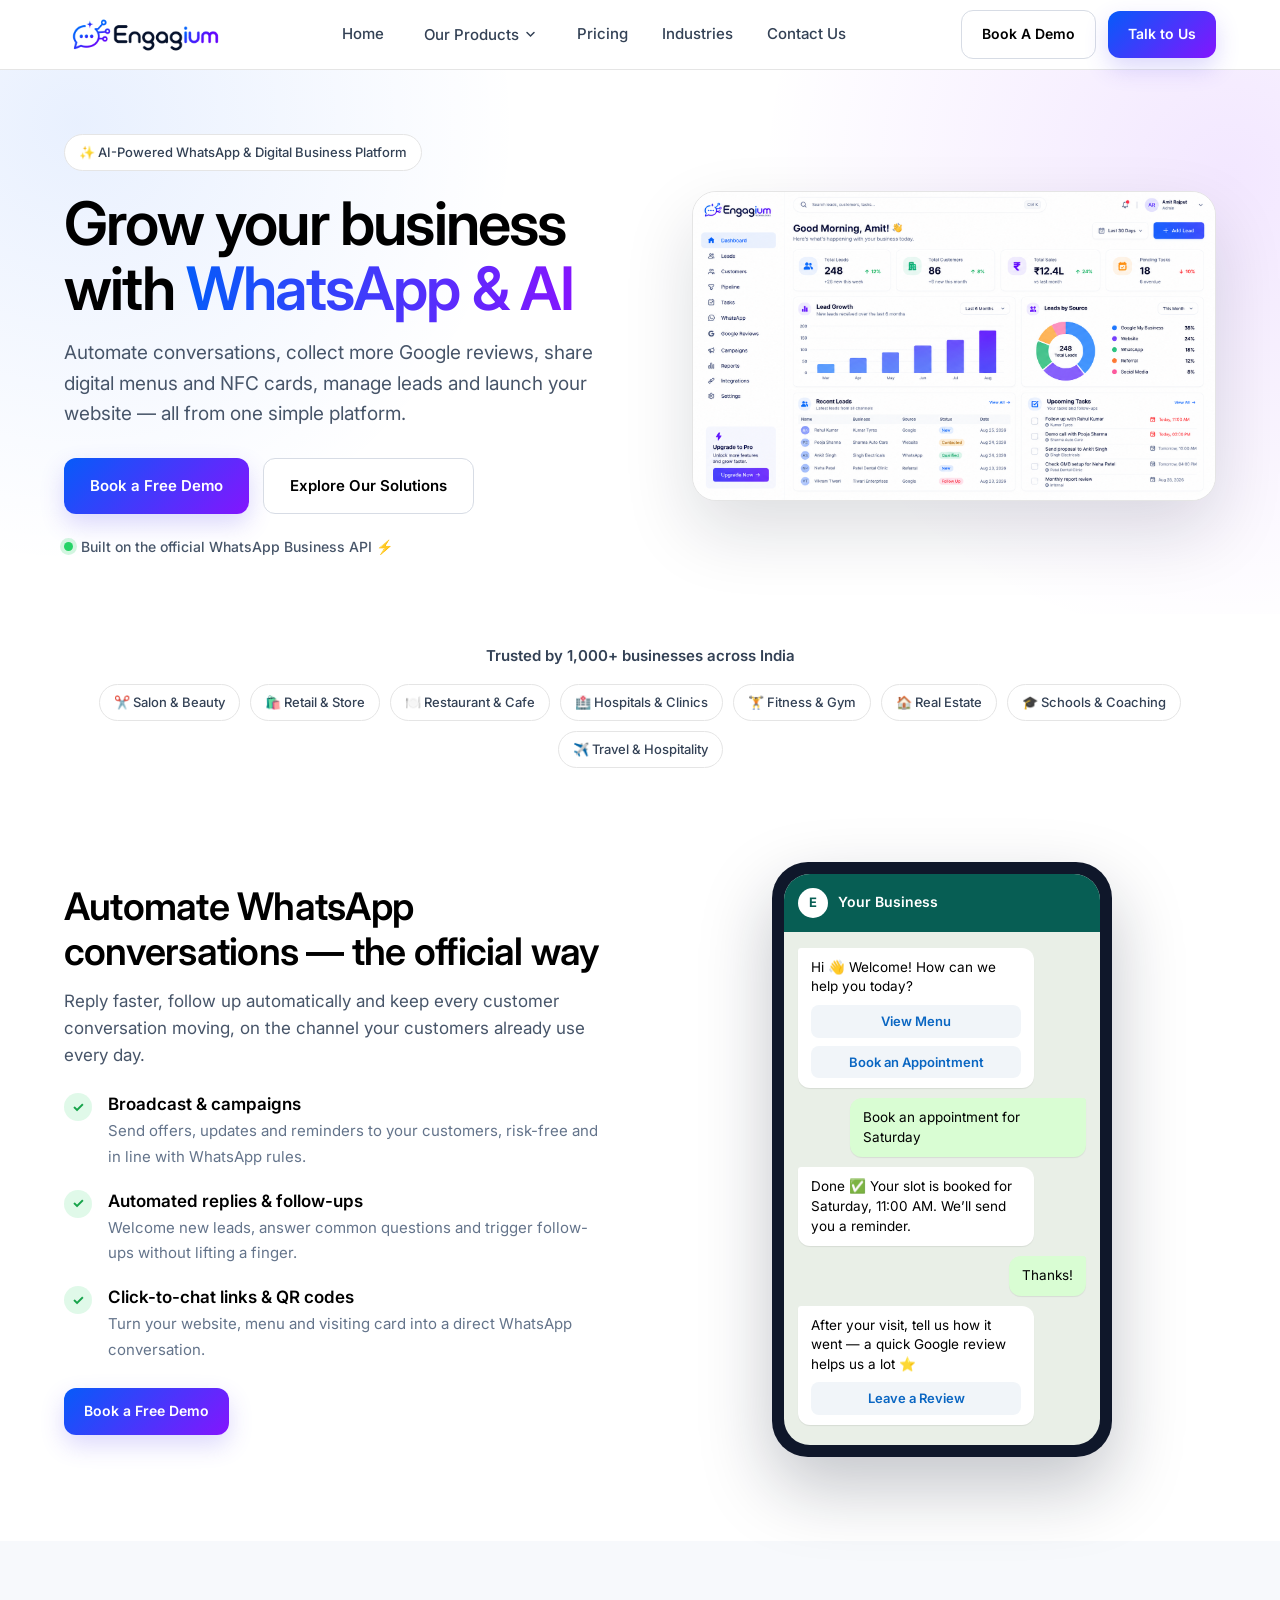
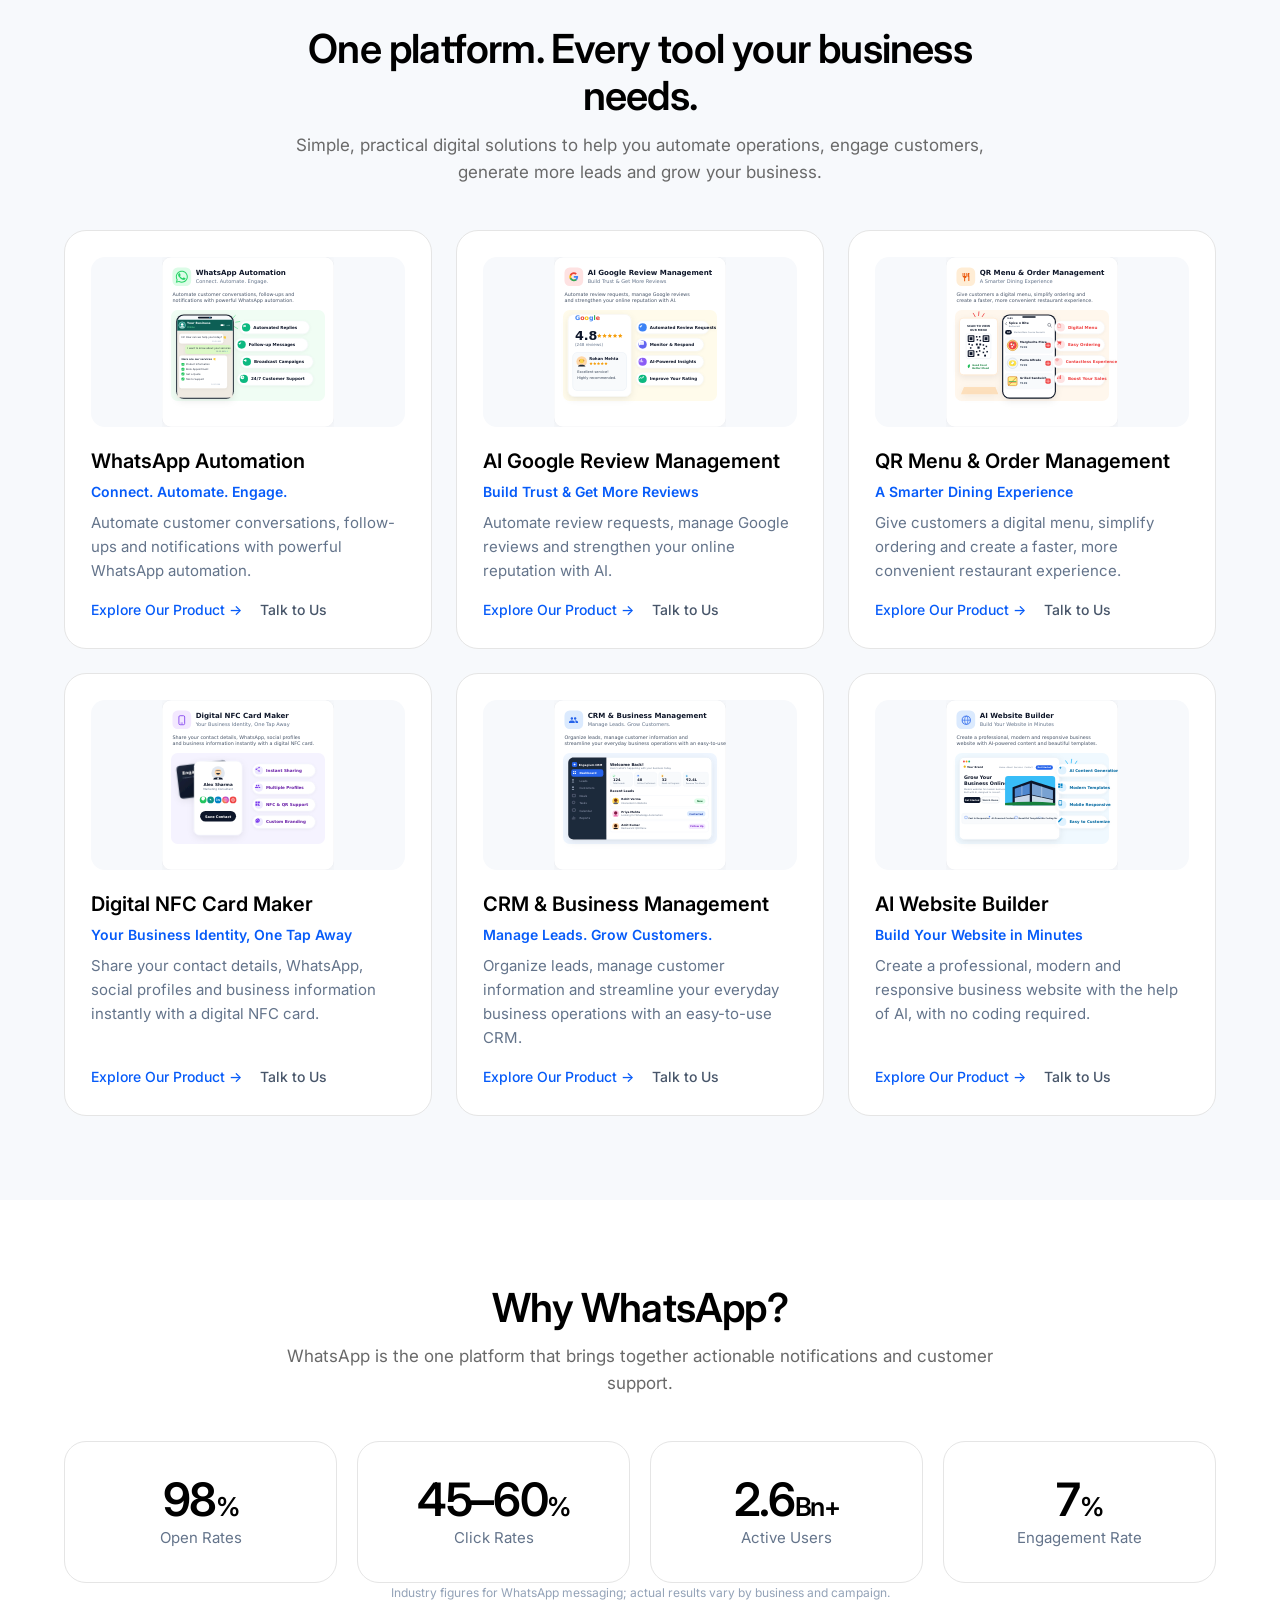
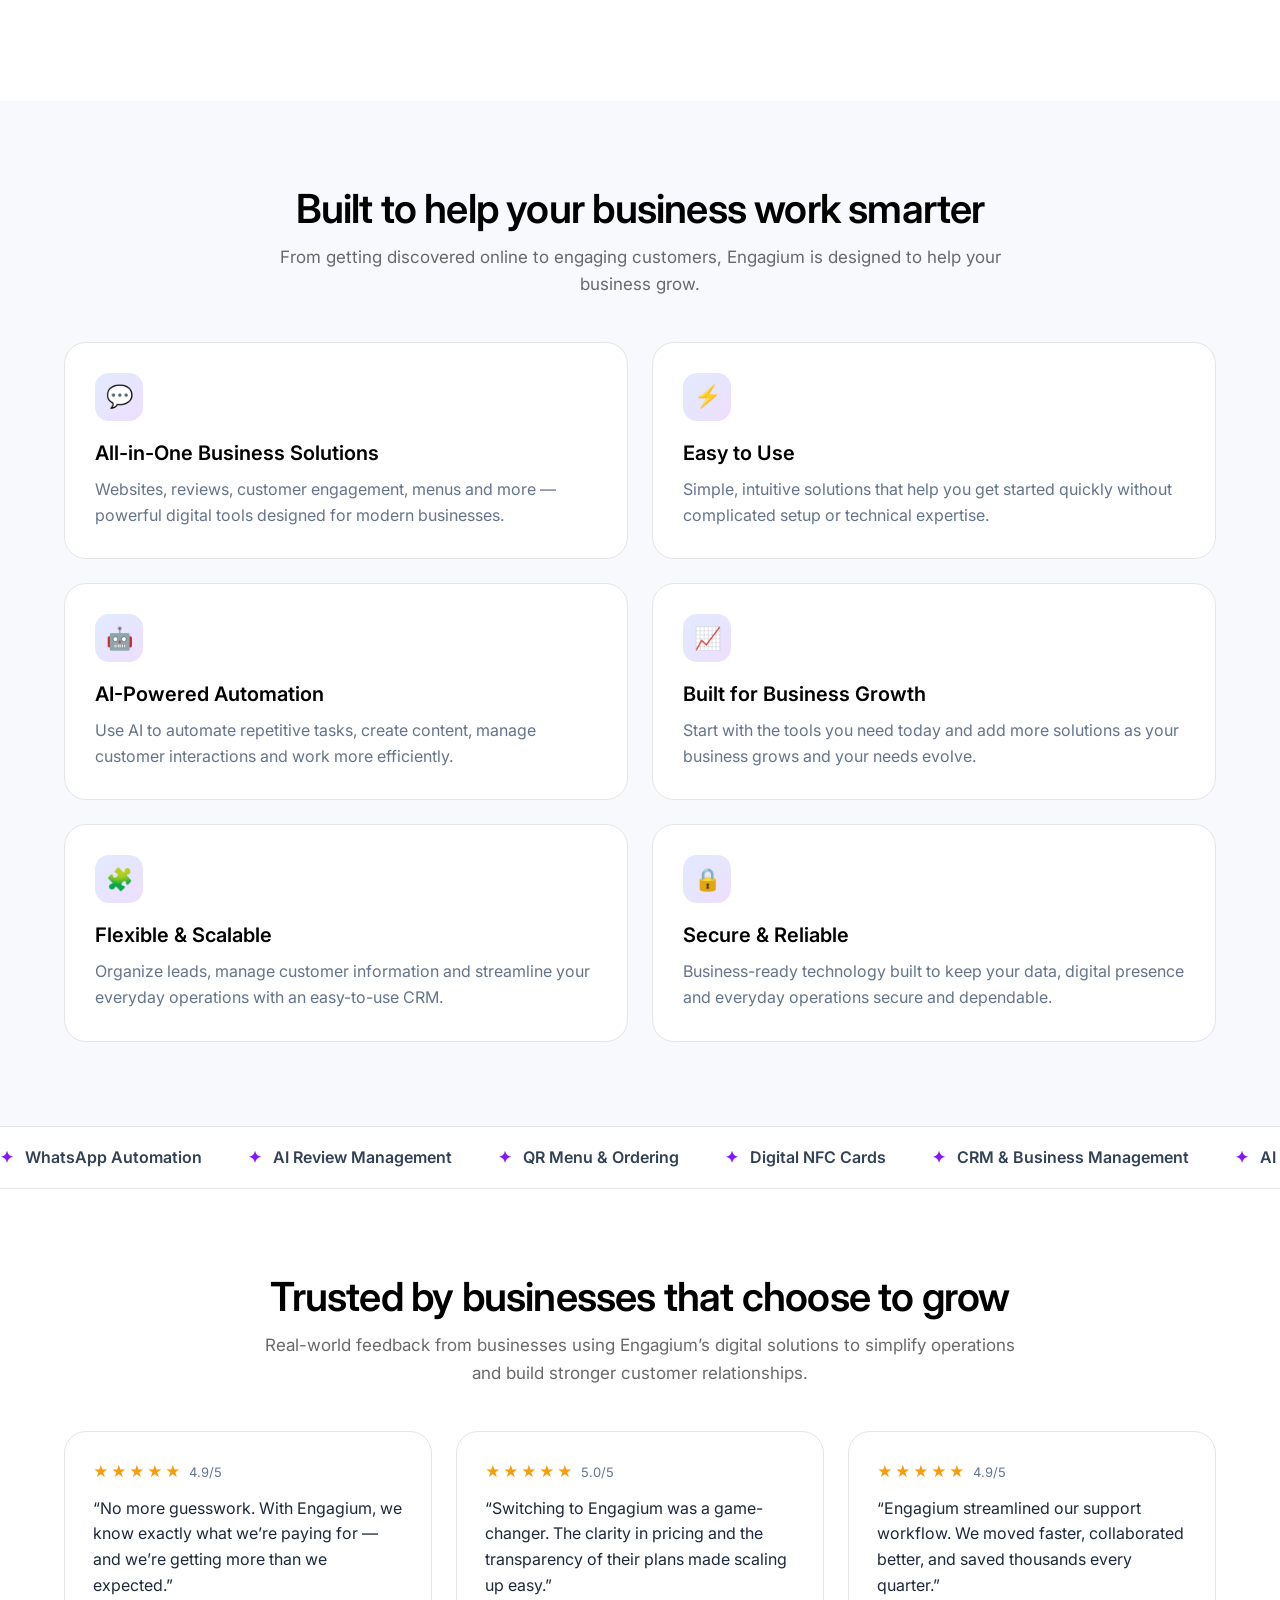
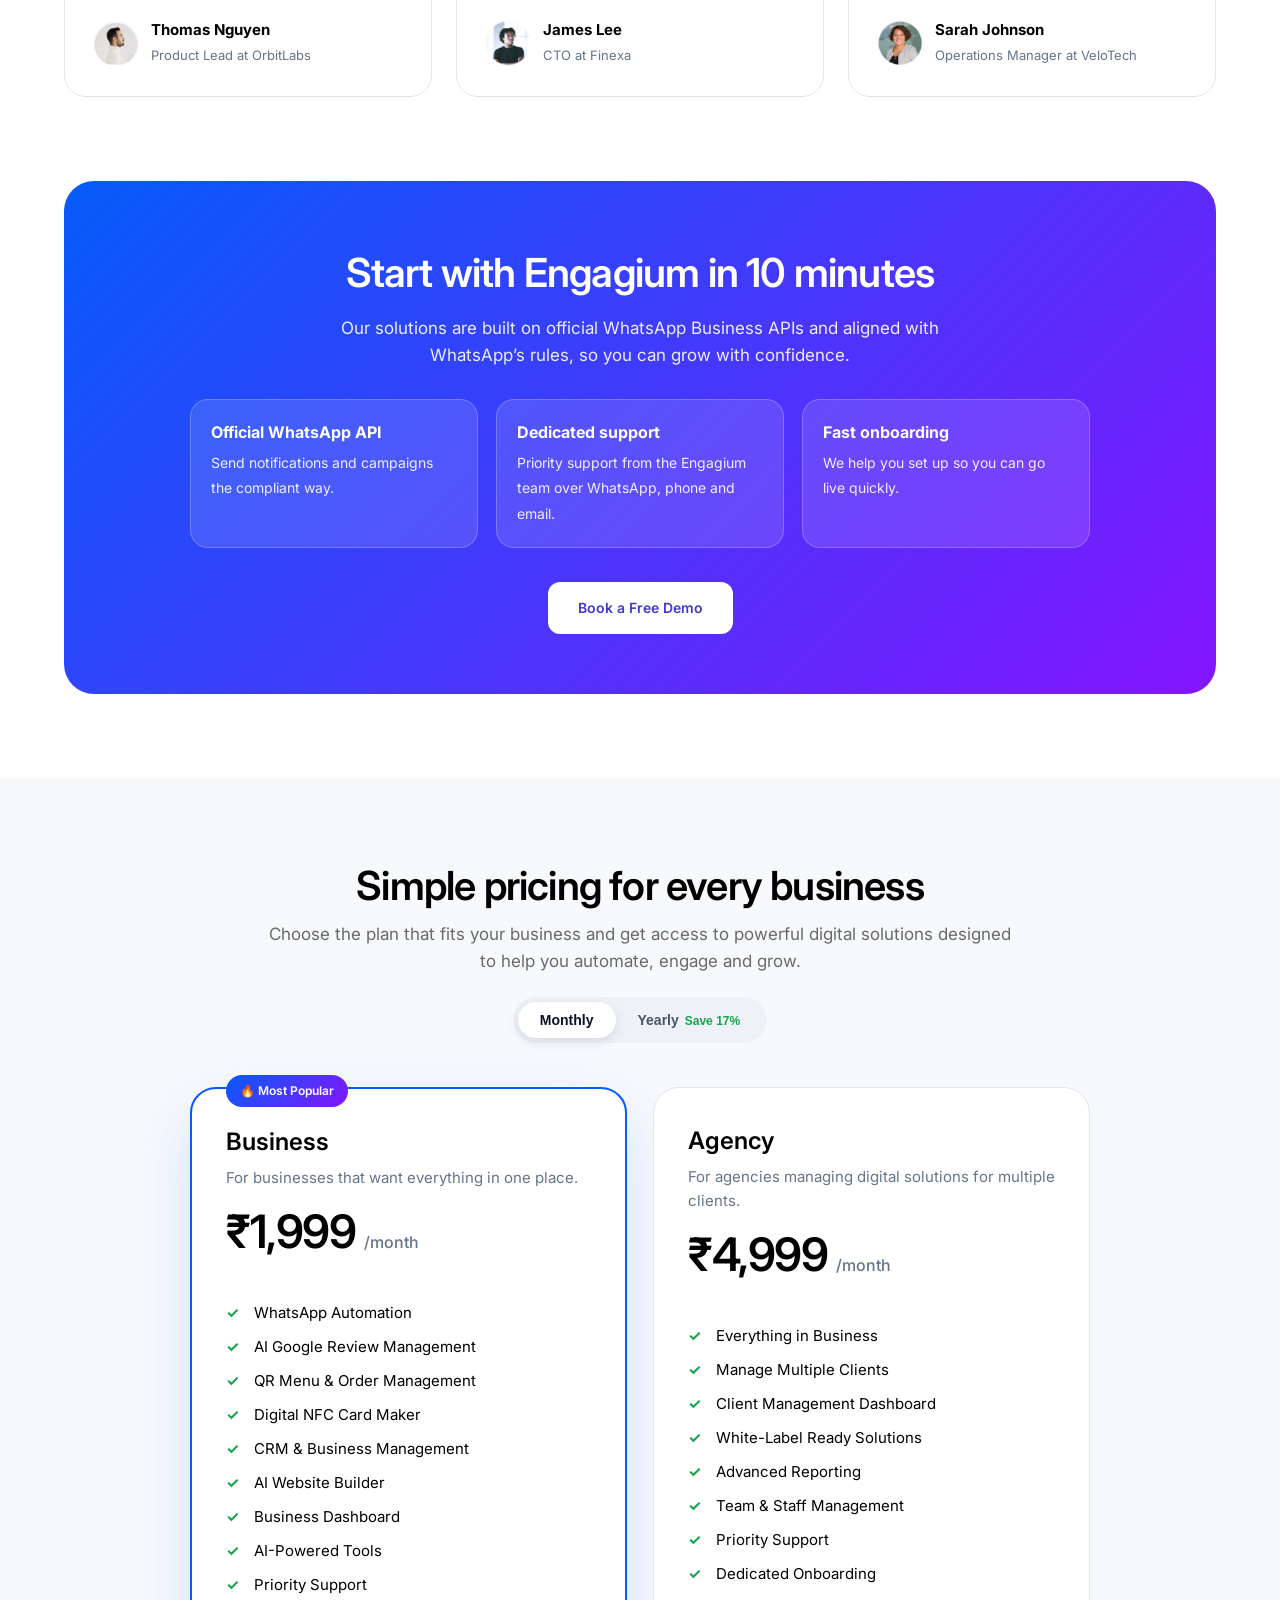
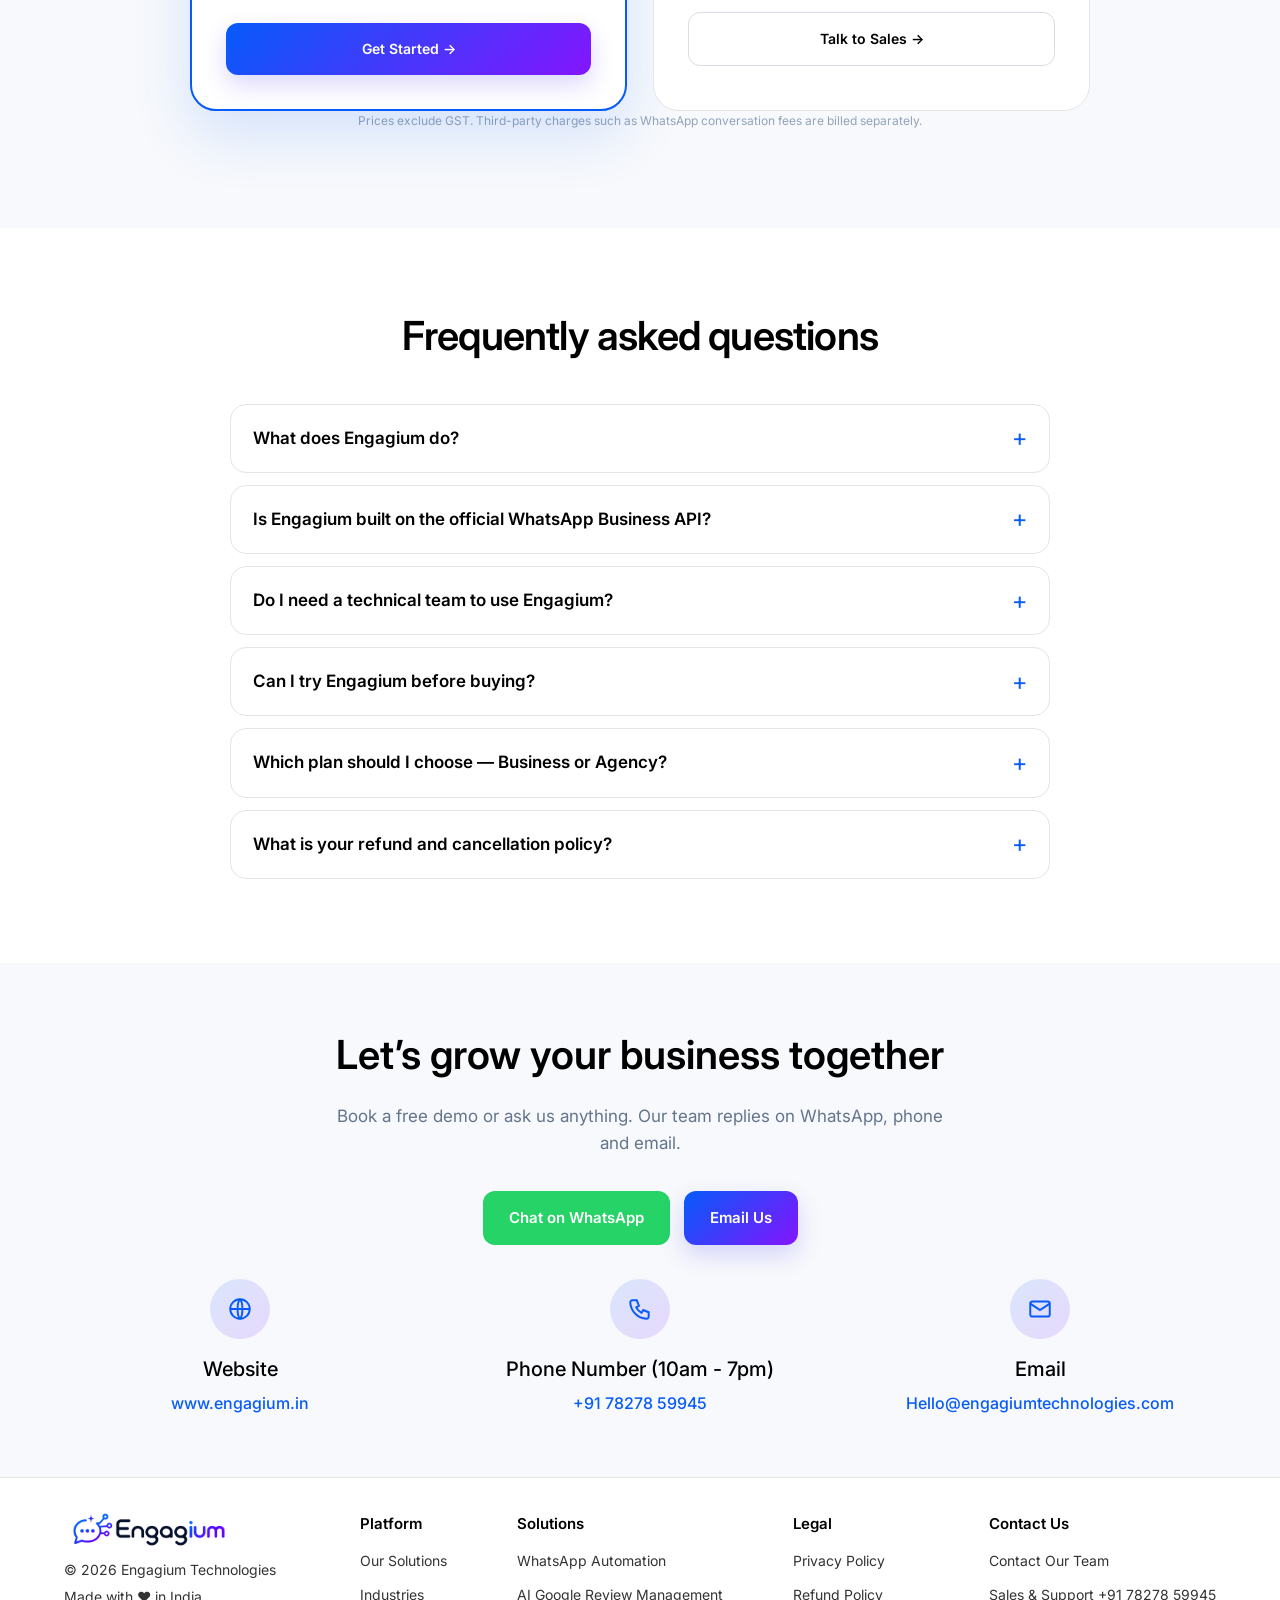
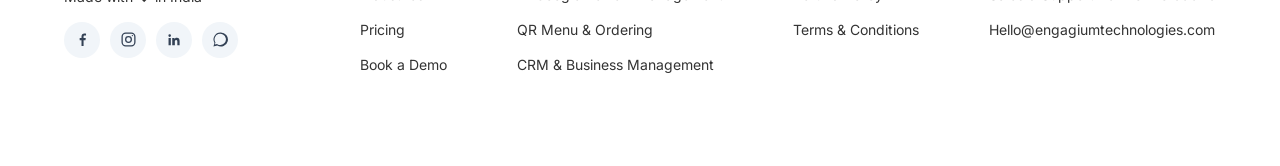
==== commit 5ab12999: "Update contact details in footer Updated contact information in the footer section, including phone " ====
--- a/index.html
+++ b/index.html
@@ -63,14 +63,14 @@
 
 <section class="contact" id="contact" style="background:#f7f9fc"><div class="wr"><h2>Let’s grow your business together</h2><p style="color:#64748b;max-width:620px;margin:-20px auto 34px;font-size:17px">Book a free demo or ask us anything. Our team replies on WhatsApp, phone and email.</p>
 <div class="btns" style="justify-content:center"><a class="btn wa-btn" href="https://wa.me/918929596414?text=Hi%20Engagium%2C%20I%27d%20like%20to%20book%20a%20demo" target="_blank" rel="noopener">Chat on WhatsApp</a><a class="btn btn-g" href="mailto:Hello@engagiumtechnologies.com?subject=Book%20a%20Demo">Email Us</a></div>
-<div class="cgrid" style="margin-top:34px"><div class="ci"><div class="ic"><svg width="26" height="26" viewBox="0 0 24 24" fill="none" stroke="currentColor" stroke-width="1.8"><circle cx="12" cy="12" r="9"/><path d="M3 12h18M12 3c3 3 3 15 0 18M12 3c-3 3-3 15 0 18"/></svg></div><h3>Website</h3><p><a href="https://www.engagium.in">www.engagium.in</a></p></div><div class="ci"><div class="ic"><svg width="26" height="26" viewBox="0 0 24 24" fill="none" stroke="currentColor" stroke-width="1.8"><path d="M5 4h4l2 5-2.5 1.5a11 11 0 0 0 5 5L15 13l5 2v4a2 2 0 0 1-2 2A16 16 0 0 1 3 6a2 2 0 0 1 2-2Z"/></svg></div><h3>Phone Number (10am - 7pm)</h3><p><a href="tel:+918929596414">+91 89295 96414</a></p></div><div class="ci"><div class="ic"><svg width="26" height="26" viewBox="0 0 24 24" fill="none" stroke="currentColor" stroke-width="1.8"><rect x="3" y="5" width="18" height="14" rx="2"/><path d="m3 7 9 6 9-6"/></svg></div><h3>Email</h3><p><a href="mailto:Hello@engagiumtechnologies.com">Hello@engagiumtechnologies.com</a></p></div></div></div></section>
+<div class="cgrid" style="margin-top:34px"><div class="ci"><div class="ic"><svg width="26" height="26" viewBox="0 0 24 24" fill="none" stroke="currentColor" stroke-width="1.8"><circle cx="12" cy="12" r="9"/><path d="M3 12h18M12 3c3 3 3 15 0 18M12 3c-3 3-3 15 0 18"/></svg></div><h3>Website</h3><p><a href="https://www.engagium.in">www.engagium.in</a></p></div><div class="ci"><div class="ic"><svg width="26" height="26" viewBox="0 0 24 24" fill="none" stroke="currentColor" stroke-width="1.8"><path d="M5 4h4l2 5-2.5 1.5a11 11 0 0 0 5 5L15 13l5 2v4a2 2 0 0 1-2 2A16 16 0 0 1 3 6a2 2 0 0 1 2-2Z"/></svg></div><h3>Phone Number (10am - 7pm)</h3><p><a href="tel:+91 78278 59945">+91 78278 59945</a></p></div><div class="ci"><div class="ic"><svg width="26" height="26" viewBox="0 0 24 24" fill="none" stroke="currentColor" stroke-width="1.8"><rect x="3" y="5" width="18" height="14" rx="2"/><path d="m3 7 9 6 9-6"/></svg></div><h3>Email</h3><p><a href="mailto:Hello@engagiumtechnologies.com">Hello@engagiumtechnologies.com</a></p></div></div></div></section>
 </main>
 <footer><div class="wr"><div class="fgrid"><div class="fbrand"><img src="wp-content/uploads/2025/03/logo.png" alt="Engagium Technologies"><p>© 2026 Engagium Technologies</p><p>Made with ♥️ in India</p>
 <div class="soc"><a href="https://www.facebook.com/" target="_blank" rel="noopener" aria-label="Facebook"><svg width="17" height="17" viewBox="0 0 24 24" fill="currentColor"><path d="M13.5 21v-8h2.7l.4-3h-3.1V8.1c0-.9.3-1.6 1.7-1.6h1.8V3.8c-.3 0-1.3-.1-2.4-.1-2.4 0-4 1.5-4 4.1V10H8v3h2.6v8h2.9Z"/></svg></a><a href="https://www.instagram.com/" target="_blank" rel="noopener" aria-label="Instagram"><svg width="17" height="17" viewBox="0 0 24 24" fill="none" stroke="currentColor" stroke-width="1.8"><rect x="3" y="3" width="18" height="18" rx="5"/><circle cx="12" cy="12" r="4"/><circle cx="17.5" cy="6.5" r="1" fill="currentColor" stroke="none"/></svg></a><a href="https://www.linkedin.com/" target="_blank" rel="noopener" aria-label="LinkedIn"><svg width="17" height="17" viewBox="0 0 24 24" fill="currentColor"><path d="M5.2 8.3A1.8 1.8 0 1 1 5.2 4.7a1.8 1.8 0 0 1 0 3.6ZM3.6 9.8h3.2V20H3.6V9.8Zm5.2 0h3.1v1.4h.1c.4-.8 1.5-1.7 3.2-1.7 3.4 0 4 2.2 4 5.1V20H16v-4.8c0-1.1 0-2.6-1.6-2.6s-1.9 1.2-1.9 2.5V20H8.8V9.8Z"/></svg></a><a href="https://wa.me/918929596414" target="_blank" rel="noopener" aria-label="WhatsApp"><svg width="17" height="17" viewBox="0 0 24 24" fill="currentColor"><path d="M12 2a9.8 9.8 0 0 0-8.5 14.8L2 22l5.4-1.4A10 10 0 1 0 12 2Zm0 17.8c-1.6 0-3.2-.4-4.5-1.2l-.3-.2-3.2.8.9-3.1-.2-.3A8 8 0 1 1 12 19.8Z"/></svg></a></div></div>
 <div class="fcols"><div><h4>Platform</h4><ul><li><a href="index.html#products">Our Solutions</a></li><li><a href="index.html#industries">Industries</a></li><li><a href="index.html#pricing">Pricing</a></li><li><a href="index.html#contact">Book a Demo</a></li></ul></div>
 <div><h4>Solutions</h4><ul><li><a href="index.html#products">WhatsApp Automation</a></li><li><a href="index.html#products">AI Google Review Management</a></li><li><a href="index.html#products">QR Menu &amp; Ordering</a></li><li><a href="index.html#products">CRM &amp; Business Management</a></li></ul></div>
 <div><h4>Legal</h4><ul><li><a href="privacy-policy.html">Privacy Policy</a></li><li><a href="refund-policy.html">Refund Policy</a></li><li><a href="terms-and-conditions.html">Terms &amp; Conditions</a></li></ul></div>
-<div><h4>Contact Us</h4><ul><li><a href="index.html#contact">Contact Our Team</a></li><li><a href="tel:+918929596414">Sales &amp; Support +91 89295 96414</a></li><li><a href="mailto:Hello@engagiumtechnologies.com">Hello@engagiumtechnologies.com</a></li></ul></div></div></div></div></footer>
+<div><h4>Contact Us</h4><ul><li><a href="index.html#contact">Contact Our Team</a></li><li><a href="tel:+917827859945">Sales &amp; Support +91 78278 59945</a></li><li><a href="mailto:Hello@engagiumtechnologies.com">Hello@engagiumtechnologies.com</a></li></ul></div></div></div></div></footer>
 <script>
 (function(){var b=document.querySelectorAll('.tog button');b.forEach(function(x){x.addEventListener('click',function(){var p=x.dataset.p;b.forEach(function(y){y.classList.toggle('on',y===x)});document.querySelectorAll('.pv').forEach(function(e){e.textContent=e.dataset[p]});document.querySelectorAll('.pu').forEach(function(e){e.textContent=p==='m'?'/month':'/year'});document.querySelectorAll('.yr').forEach(function(e){e.textContent=e.dataset[p]})})})})();
-</script></body></html>+</script></body></html>
